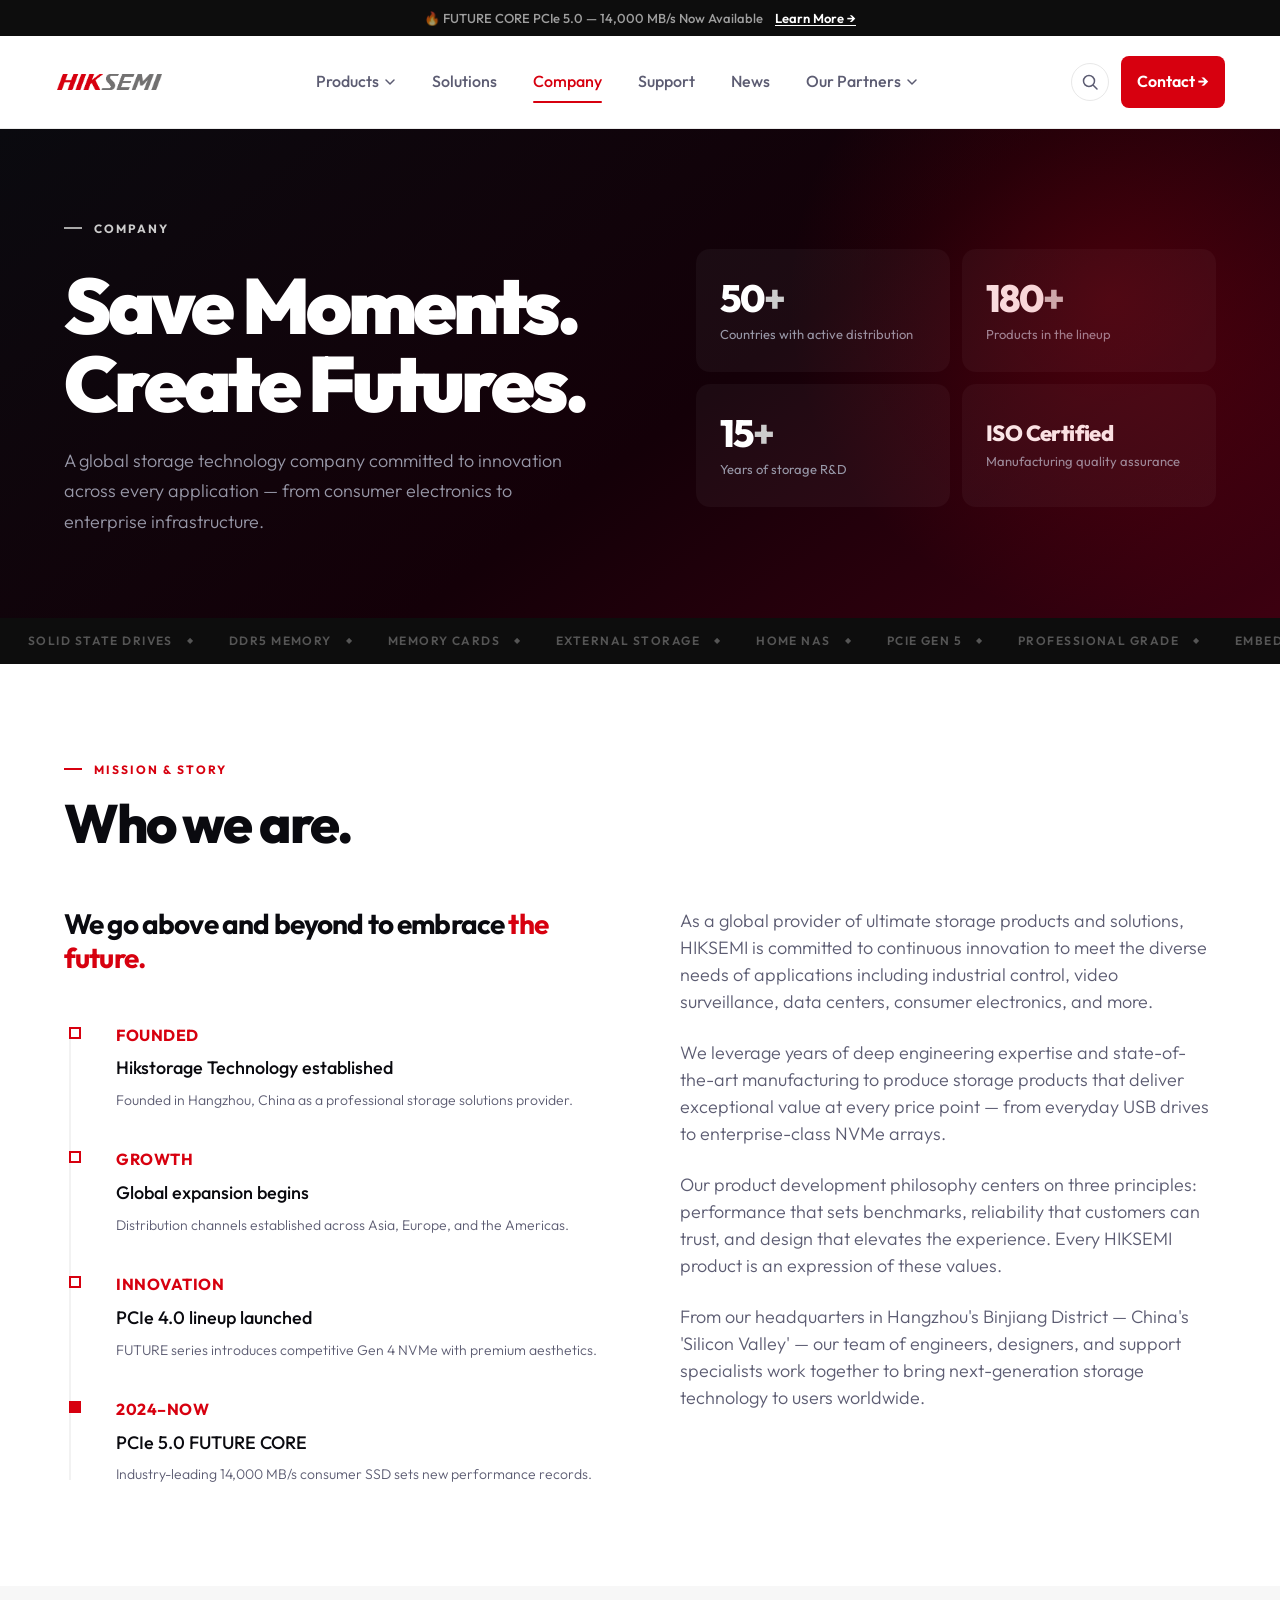
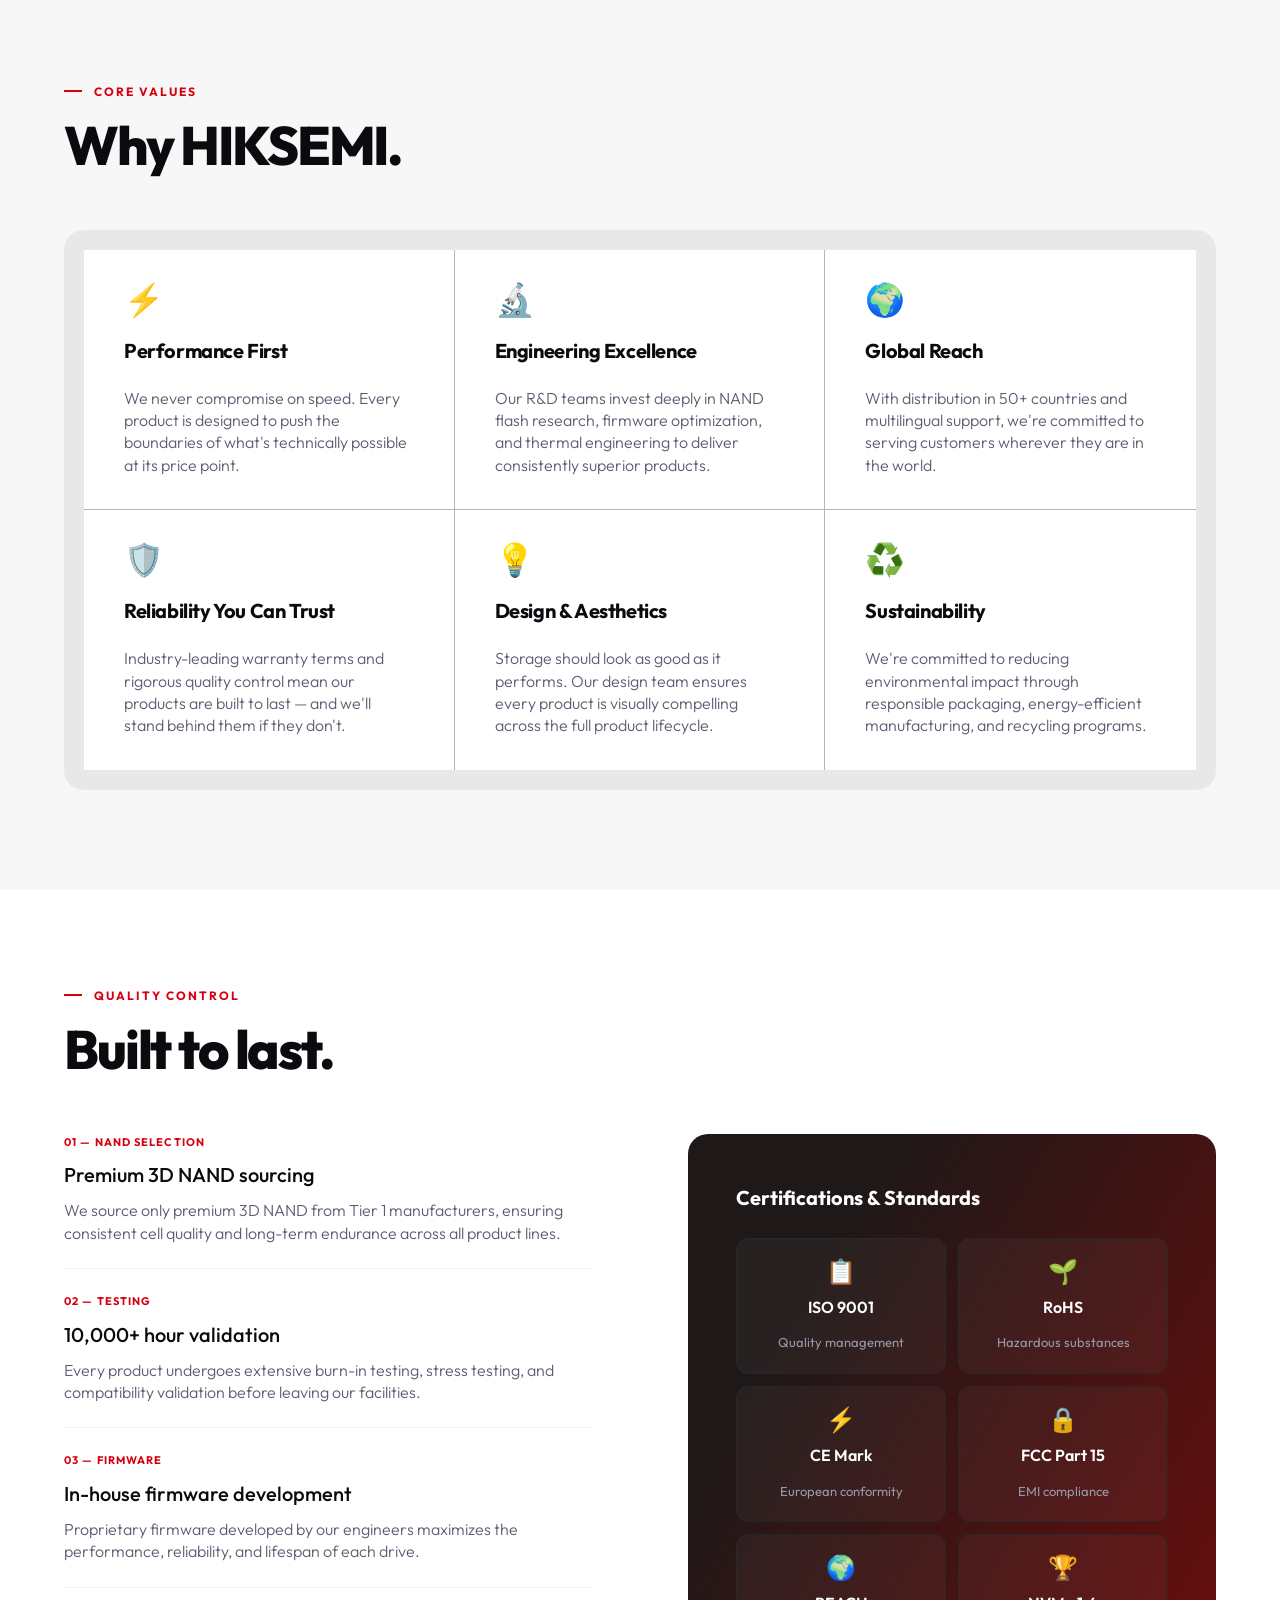
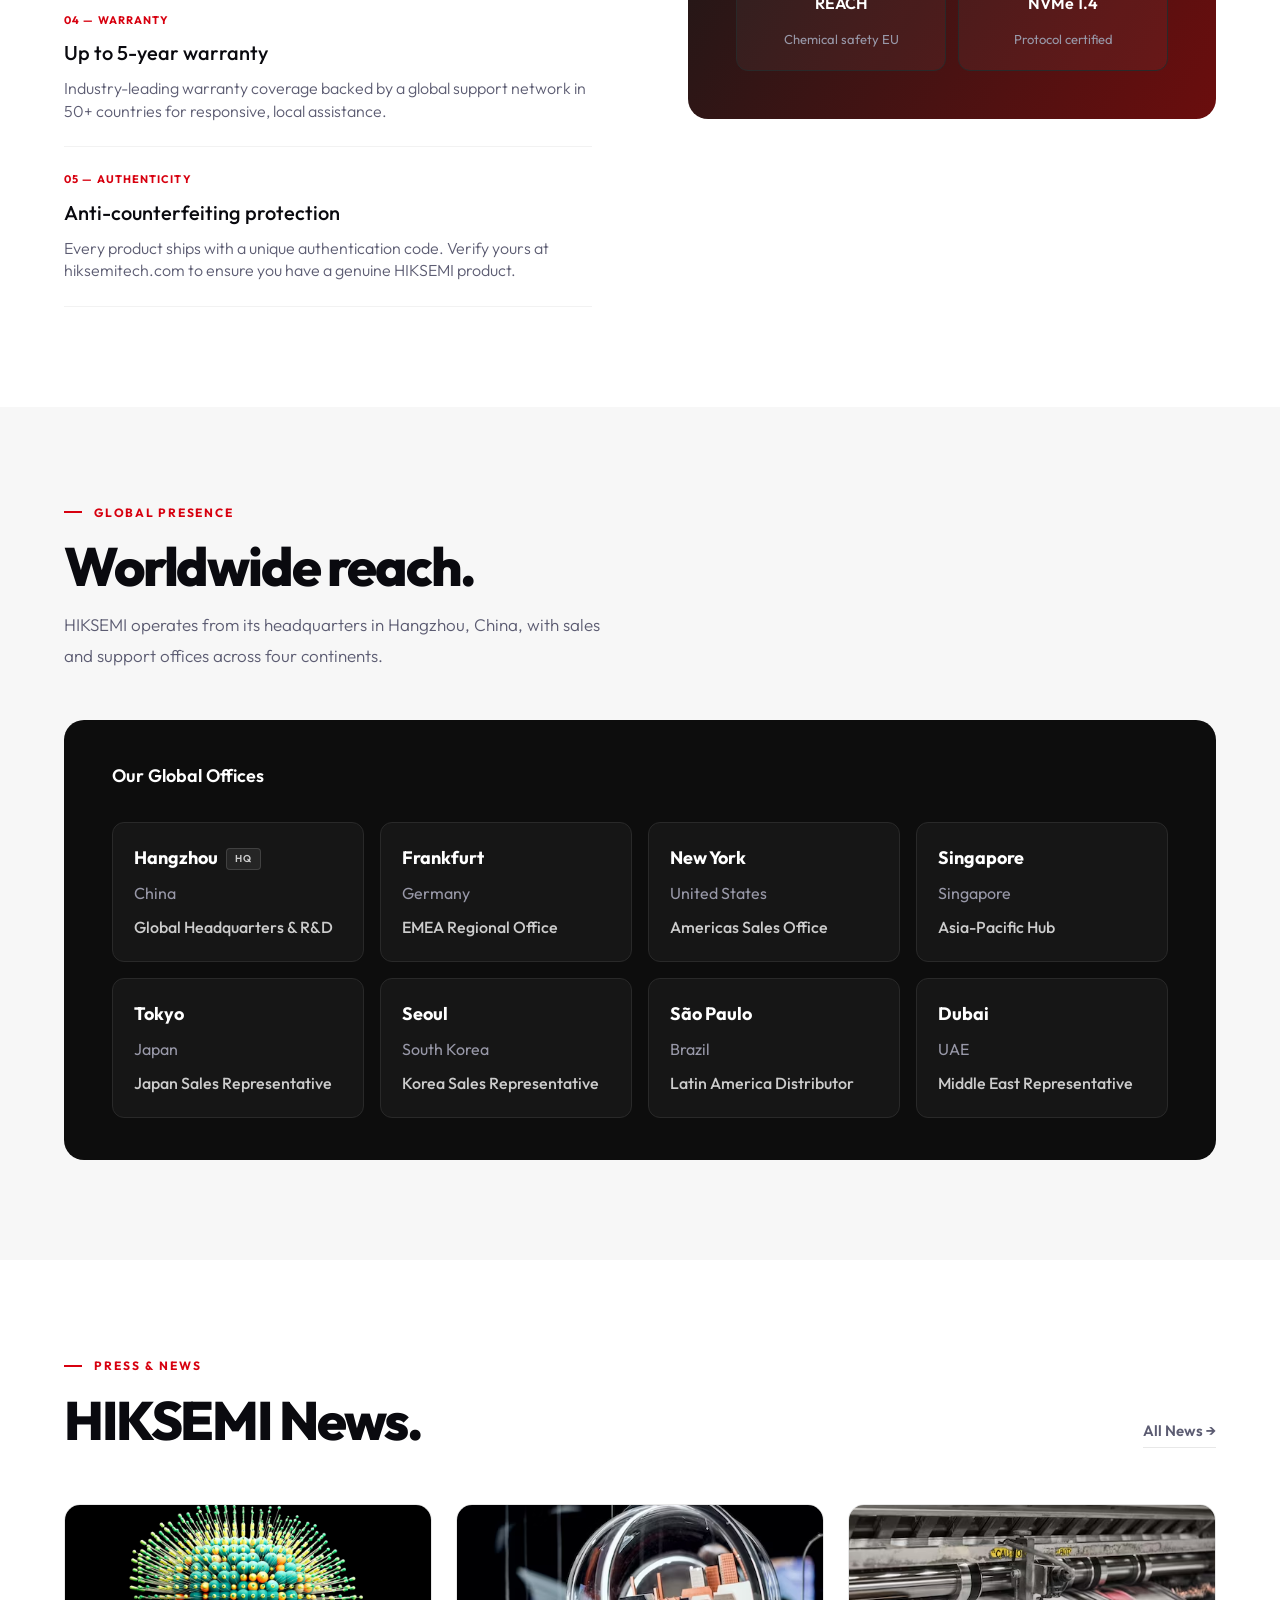
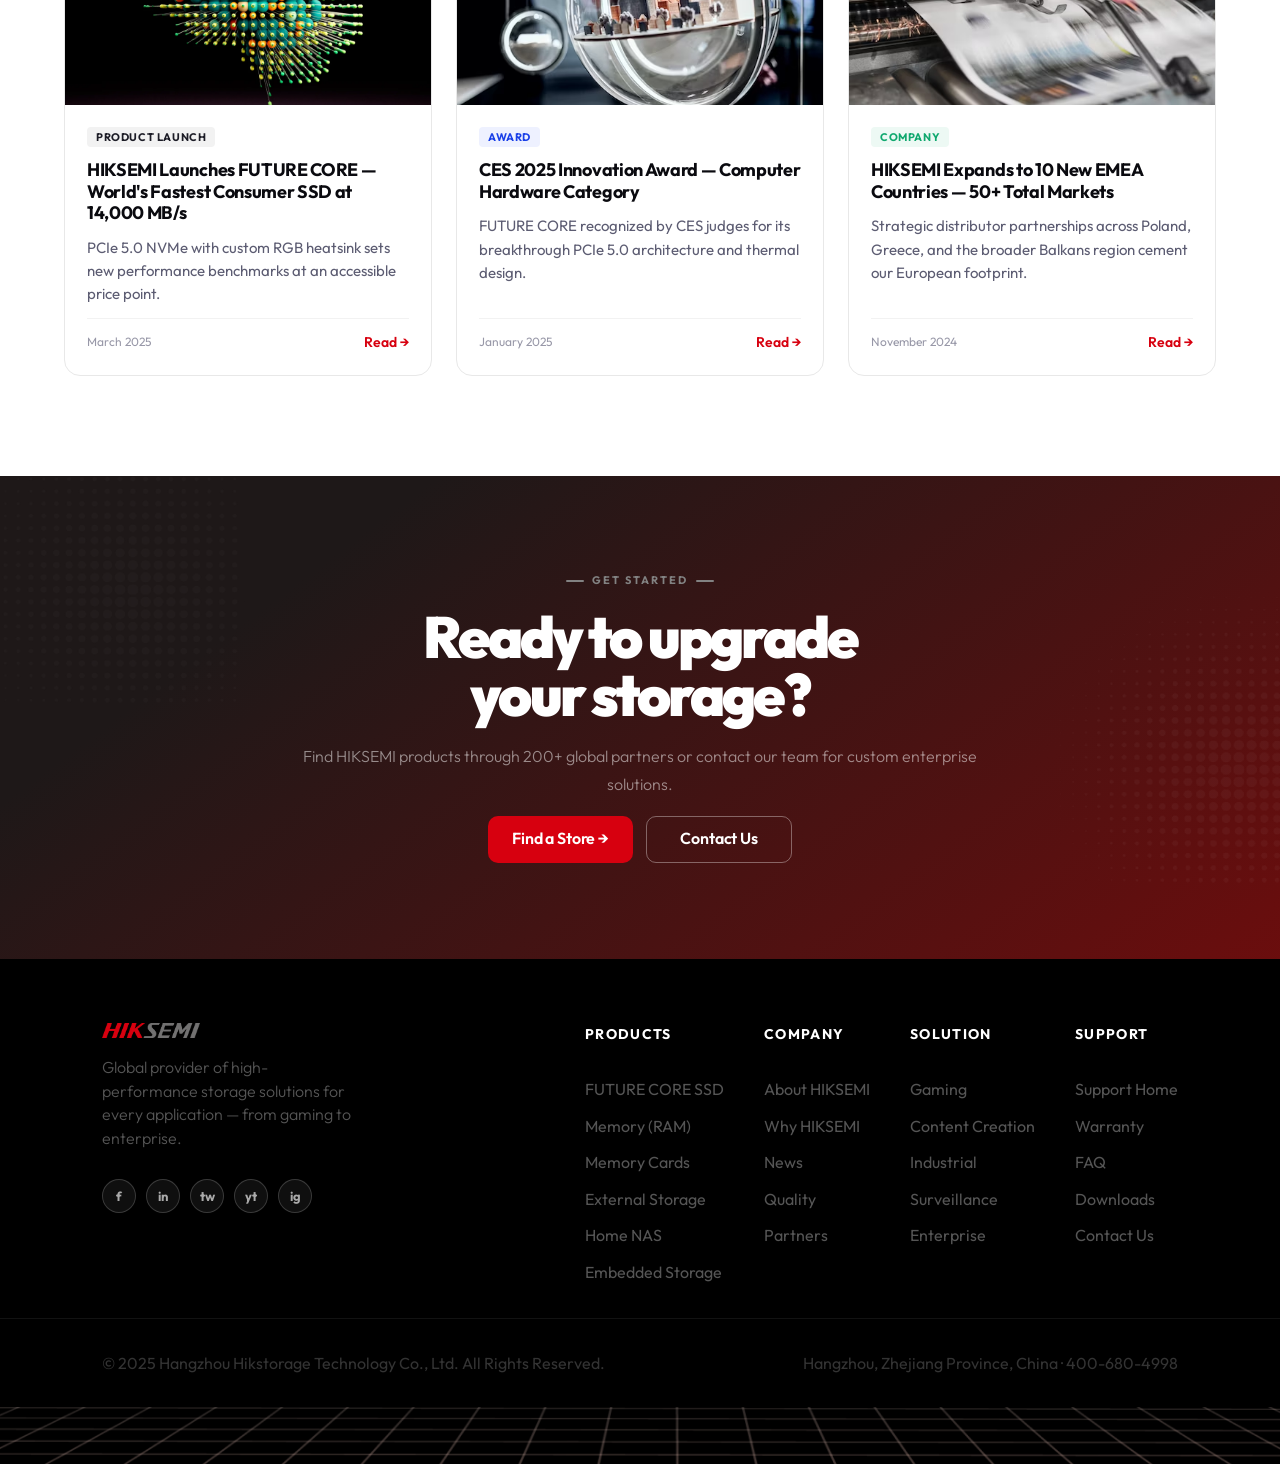
==== company.html @ 82816192 "Initial commit" ====
﻿<!DOCTYPE html>
<html lang="en">
<head>
  <meta charset="UTF-8" />
  <meta name="viewport" content="width=device-width, initial-scale=1.0" />
  <title>Company – HIKSEMI</title>
  <link rel="preconnect" href="https://fonts.googleapis.com" />
  <link rel="preconnect" href="https://fonts.gstatic.com" crossorigin />
  <link href="https://fonts.googleapis.com/css2?family=Outfit:wght@300;400;500;600;700;800;900&display=swap" rel="stylesheet" />
  <link rel="stylesheet" href="css/styles.css" />
  <style>
    *, *::before, *::after { box-sizing: border-box; margin: 0; padding: 0; }
    body { font-family: 'Outfit', sans-serif; background: #fff; color: #0a0a0f; }
    a { text-decoration: none; color: inherit; }
    /* ── HERO ── */
    .co-hero {
      background: linear-gradient(143deg, #0a0a0f 0%, #140008 55%, #3d0010 100%);
      padding: 90px 64px 80px;
      display: grid;
      grid-template-columns: 1fr 520px;
      gap: 80px;
      align-items: center;
      max-width: 1920px;
      margin: 0 auto;
      box-sizing: border-box;
      width: 100%;
      position: relative;
      overflow: hidden;
    }
    .co-hero::after {
      content: '';
      position: absolute;
      top: -180px; right: -180px;
      width: 700px; height: 700px;
      background: radial-gradient(circle, rgba(215,0,15,0.22) 0%, transparent 65%);
      pointer-events: none;
    }
    .co-hero-eyebrow {
      display: flex;
      align-items: center;
      gap: 12px;
      margin-bottom: 28px;
    }
    .co-hero-eyebrow-line { width: 18px; height: 2px; background: #a8a8a8; }
    .co-hero-eyebrow-text {
      font-size: 12px;
      font-weight: 700;
      color: #ccc;
      letter-spacing: 1.9775px;
      text-transform: uppercase;
    }
    .co-hero-h1 {
      font-size: 78px;
      font-weight: 900;
      color: #fff;
      line-height: 1;
      letter-spacing: -3.9px;
      margin-bottom: 24px;
    }
    .co-hero-sub {
      font-size: 18px;
      font-weight: 300;
      color: #9898a8;
      line-height: 1.7;
      max-width: 520px;
    }

    /* Stat cards grid 2x2 */
    .co-stat-grid {
      display: grid;
      grid-template-columns: 1fr 1fr;
      gap: 12px;
    }
    .co-stat-card {
      background: rgba(255,255,255,0.04);
      border-radius: 14px;
      padding: 24px 24px 22px;
      min-height: 123px;
      display: flex;
      flex-direction: column;
      justify-content: center;
    }
    .co-stat-num {
      font-size: 38px;
      font-weight: 800;
      color: #fff;
      letter-spacing: -1.9px;
      line-height: 1;
    }
    .co-stat-num span { color: #ccc; }
    .co-stat-iso {
      font-size: 22px;
      font-weight: 800;
      color: #fff;
      letter-spacing: -0.6px;
      line-height: 1;
    }
    .co-stat-label {
      font-size: 13px;
      font-weight: 400;
      color: #9898a8;
      line-height: 1.4;
      margin-top: 8px;
    }

    /* ── MARQUEE ── */
    .marquee-strip {
      background: #0d0d0d;
      height: 46px;
      overflow: hidden;
      position: relative;
    }
    .marquee-track {
      display: flex;
      align-items: center;
      height: 100%;
      width: max-content;
      animation: mq-scroll 28s linear infinite;
    }
    .marquee-strip:hover .marquee-track { animation-play-state: paused; }
    .marquee-item {
      display: inline-flex;
      align-items: center;
      gap: 14px;
      padding: 0 8px 0 28px;
    }
    .marquee-text {
      font-weight: 600;
      font-size: 12px;
      color: #555;
      letter-spacing: 1.44px;
      text-transform: uppercase;
      white-space: nowrap;
    }
    .marquee-sep { font-weight: 400; font-size: 8px; color: #555; }
    @keyframes mq-scroll {
      0% { transform: translateX(0); }
      100% { transform: translateX(-50%); }
    }

    /* ── SECTION COMMONS ── */
    .sec-wrap {
      max-width: 1792px;
      margin: 0 auto;
      padding: 0 64px;
    }
    .sec-eyebrow {
      display: flex;
      align-items: center;
      gap: 12px;
      margin-bottom: 16px;
    }
    .sec-eyebrow-line { width: 18px; height: 2px; background: #d7000f; flex-shrink: 0; }
    .sec-eyebrow-text {
      font-size: 12px;
      font-weight: 700;
      color: #d7000f;
      letter-spacing: 1.9775px;
      text-transform: uppercase;
    }
    .sec-h2 {
      font-size: 54px;
      font-weight: 800;
      color: #0a0a0f;
      letter-spacing: -2.16px;
      line-height: 1.05;
    }

    /* ── MISSION SECTION ── */
    .mission-sec {
      padding: 96px 0 100px;
      background: #fff;
    }
    .mission-inner {
      display: grid;
      grid-template-columns: 1fr 1fr;
      gap: 80px;
      align-items: start;
      margin-top: 56px;
    }
    .mission-left {}
    .mission-subhead {
      font-size: 28px;
      font-weight: 700;
      color: #0a0a0f;
      letter-spacing: -0.84px;
      line-height: 1.2;
      margin-bottom: 48px;
    }
    .mission-subhead em { font-style: normal; color: #d7000f; }

    /* Timeline */
    .timeline { position: relative; padding-left: 24px; }
    .timeline::before {
      content: '';
      position: absolute;
      left: 5px;
      top: 6px;
      bottom: 6px;
      width: 2px;
      background: #f2f2f2;
    }
    .tl-item { position: relative; padding-bottom: 36px; padding-left: 28px; }
    .tl-item:last-child { padding-bottom: 0; }
    .tl-dot {
      position: absolute;
      left: -19px;
      top: 4px;
      width: 12px;
      height: 12px;
      background: #fff;
      border: 2px solid #d7000f;
    }
    .tl-dot.filled { background: #d7000f; }
    .tl-year {
      font-size: 16px;
      font-weight: 700;
      color: #d7000f;
      letter-spacing: 0.52px;
      text-transform: uppercase;
      margin-bottom: 6px;
    }
    .tl-title {
      font-size: 18px;
      font-weight: 500;
      color: #0a0a0f;
      margin-bottom: 6px;
    }
    .tl-body {
      font-size: 14px;
      font-weight: 300;
      color: #5c5c72;
      line-height: 1.6;
    }

    /* Right paragraphs */
    .mission-right {}
    .mission-paras { display: flex; flex-direction: column; gap: 24px; }
    .mission-para {
      font-size: 18px;
      font-weight: 300;
      color: #5c5c72;
      line-height: 1.5;
    }

    /* ── VALUES SECTION ── */
    .values-sec {
      padding: 96px 0 100px;
      background: #f7f7f7;
    }
    .values-grid-wrap {
      margin-top: 56px;
      background: #e8e8e8;
      border-radius: 20px;
      overflow: hidden;
      padding: 20px;
    }
    .values-grid {
      display: grid;
      grid-template-columns: repeat(3, 1fr);
      gap: 0;
    }
    .val-card {
      background: #fff;
      padding: 33px 40px;
      display: flex;
      flex-direction: column;
      gap: 20px;
    }
    /* Row 1 (cards 1-3): bottom border; Cols 1-2 (non-3rd): right border */
    .val-card:nth-child(-n+3) { border-bottom: 1px solid #bbb4b4; }
    .val-card:not(:nth-child(3n)) { border-right: 1px solid #bbb4b4; }
    .val-icon { font-size: 32px; line-height: 1; }
    .val-title {
      font-size: 20px;
      font-weight: 700;
      color: #0a0a0f;
      letter-spacing: -0.4px;
    }
    .val-body {
      font-size: 16px;
      font-weight: 300;
      color: #5c5c72;
      line-height: 1.4;
    }

    /* ── QUALITY SECTION ── */
    .quality-sec {
      padding: 96px 0 100px;
      background: #fff;
    }
    .quality-inner {
      display: grid;
      grid-template-columns: 1fr 1fr;
      gap: 96px;
      align-items: start;
      margin-top: 56px;
    }
    .qual-steps { display: flex; flex-direction: column; }
    .qual-step {
      padding: 24px 0;
      border-bottom: 1px solid #f2f2f2;
      display: flex;
      flex-direction: column;
      gap: 8px;
    }
    .qual-step:first-child { padding-top: 0; }
    .qual-step-label {
      font-size: 11px;
      font-weight: 700;
      color: #d7000f;
      letter-spacing: 1.1px;
      text-transform: uppercase;
    }
    .qual-step-title {
      font-size: 20px;
      font-weight: 500;
      color: #0a0a0f;
    }
    .qual-step-body {
      font-size: 16px;
      font-weight: 300;
      color: #5c5c72;
      line-height: 1.4;
    }

    /* Certs right column */
    .qual-right {
      position: sticky;
      top: 88px;
      align-self: start;
    }
    .qual-cert-card {
      background: linear-gradient(120.25deg, #1e1818 22.83%, #750c0c 110.15%);
      border-radius: 20px;
      padding: 48px;
      display: flex;
      flex-direction: column;
      gap: 24px;
    }
    .qual-cert-title {
      font-size: 20px;
      font-weight: 700;
      color: #fff;
    }
    .qual-cert-grid {
      display: grid;
      grid-template-columns: 1fr 1fr;
      gap: 12px;
    }
    .cert-tile {
      background: rgba(255,255,255,0.04);
      border: 1px solid #292929;
      border-radius: 12px;
      padding: 20px;
      display: flex;
      flex-direction: column;
      align-items: center;
      gap: 12px;
      text-align: center;
    }
    .cert-tile-icon { font-size: 24px; line-height: 1; }
    .cert-tile-name {
      font-size: 16px;
      font-weight: 600;
      color: #fff;
    }
    .cert-tile-sub {
      font-size: 13px;
      font-weight: 400;
      color: #9898a8;
    }

    /* ── GLOBAL PRESENCE ── */
    .reach-sec {
      background: #f7f7f7;
      padding: 96px 0 100px;
    }
    .reach-eyebrow {
      display: flex;
      align-items: center;
      gap: 12px;
      margin-bottom: 16px;
    }
    .reach-eyebrow-line { width: 18px; height: 2px; background: #d7000f; flex-shrink: 0; }
    .reach-eyebrow-text {
      font-size: 12px;
      font-weight: 700;
      color: #d7000f;
      letter-spacing: 1.76px;
      text-transform: uppercase;
    }
    .reach-h2 {
      font-size: 54px;
      font-weight: 800;
      color: #0a0a0f;
      letter-spacing: -2.16px;
      line-height: 1.05;
      margin-bottom: 16px;
    }
    .reach-desc {
      font-size: 17px;
      font-weight: 300;
      color: #5c5c72;
      line-height: 1.8;
      max-width: 560px;
      margin-bottom: 48px;
    }

    /* Offices dark card */
    .offices-card {
      background: #0d0d0d;
      border-radius: 20px;
      padding: 42px 48px;
      display: flex;
      flex-direction: column;
      gap: 32px;
    }
    .offices-title {
      font-size: 18px;
      font-weight: 600;
      color: #fff;
    }
    .offices-rows {
      display: flex;
      flex-direction: column;
      gap: 16px;
    }
    .offices-row {
      display: flex;
      gap: 16px;
    }
    .office-card {
      flex: 1;
      background: rgba(255,255,255,0.04);
      border: 1px solid #292929;
      border-radius: 12px;
      padding: 21px;
      display: flex;
      flex-direction: column;
      gap: 8px;
      min-width: 0;
    }
    .office-name-row {
      display: flex;
      align-items: center;
      gap: 8px;
    }
    .office-city {
      font-size: 18px;
      font-weight: 700;
      color: #fff;
    }
    .office-hq-badge {
      background: rgba(130,130,130,0.15);
      border: 1px solid rgba(130,130,130,0.3);
      border-radius: 4px;
      padding: 2px 8px;
      font-size: 10px;
      font-weight: 600;
      color: #ccc;
      letter-spacing: 0.8px;
      flex-shrink: 0;
    }
    .office-country {
      font-size: 16px;
      font-weight: 400;
      color: #9898a8;
    }
    .office-type {
      font-size: 16px;
      font-weight: 500;
      color: #ccc;
    }

    /* Reach responsive */
    @media (max-width: 1200px) {
      .offices-row { flex-wrap: wrap; }
      .office-card { flex: 1 1 calc(50% - 8px); }
    }
    @media (max-width: 768px) {
      .offices-card { padding: 24px 20px; }
      .office-card { flex: 1 1 100%; }
      .reach-h2 { font-size: 40px; }
    }

    /* ── CTA ── */
    .cta-sec {
      background: linear-gradient(123.87deg, #1e1818 0%, #750c0c 100%);
      padding: 88px 64px;
      text-align: center;
    }
    .cta-eyebrow {
      display: inline-flex;
      align-items: center;
      gap: 12px;
      margin-bottom: 20px;
    }
    .cta-eyebrow-text {
      font-size: 12px;
      font-weight: 700;
      color: rgba(255,255,255,0.5);
      letter-spacing: 1.9775px;
      text-transform: uppercase;
    }
    .cta-h2 {
      font-size: 54px;
      font-weight: 800;
      color: #fff;
      letter-spacing: -2.16px;
      line-height: 1.05;
      margin-bottom: 36px;
    }
    .cta-btns { display: flex; gap: 16px; justify-content: center; }
    .btn-red-cta {
      height: 52px;
      padding: 0 28px;
      background: #d7000f;
      border-radius: 8px;
      font-size: 16px;
      font-weight: 600;
      color: #fff;
      display: inline-flex;
      align-items: center;
    }
    .btn-outline-cta {
      height: 52px;
      padding: 0 28px;
      border: 1.5px solid rgba(255,255,255,0.2);
      border-radius: 8px;
      font-size: 16px;
      font-weight: 600;
      color: #fff;
      display: inline-flex;
      align-items: center;
    }


    /* ── NEWS SECTION ── */
    .co-news-sec {
      padding: 96px 0 100px;
      background: #fff;
    }
    .co-news-header {
      display: flex;
      align-items: flex-end;
      justify-content: space-between;
      margin-bottom: 56px;
    }
    .co-news-all-link {
      font-size: 15px;
      font-weight: 600;
      color: #5c5c72;
      border-bottom: 1.5px solid #e8e8e8;
      padding-bottom: 4px;
      white-space: nowrap;
      flex-shrink: 0;
      transition: color 0.2s, border-color 0.2s;
    }
    .co-news-all-link:hover { color: #d7000f; border-color: #d7000f; }
    .co-news-grid {
      display: grid;
      grid-template-columns: repeat(3, 1fr);
      gap: 24px;
    }
    .co-news-card {
      border: 1px solid #e8e8e8;
      border-radius: 16px;
      overflow: hidden;
      display: flex;
      flex-direction: column;
      cursor: pointer;
      transition: box-shadow 0.2s, transform 0.2s;
    }
    .co-news-card:hover { box-shadow: 0 8px 32px rgba(0,0,0,0.08); transform: translateY(-2px); }
    .co-news-img {
      height: 200px;
      width: 100%;
      object-fit: cover;
      display: block;
      flex-shrink: 0;
    }
    .co-news-body {
      padding: 22px;
      display: flex;
      flex-direction: column;
      gap: 12px;
      flex: 1;
    }
    .co-news-tag {
      display: inline-block;
      height: 20px;
      padding: 0 9px;
      border-radius: 4px;
      font-size: 11px;
      font-weight: 700;
      letter-spacing: 0.6px;
      text-transform: uppercase;
      line-height: 20px;
      width: fit-content;
    }
    .co-news-tag-dark  { background: #f2f2f2; color: #1c1c26; }
    .co-news-tag-blue  { background: #eef1ff; color: #1a40e8; }
    .co-news-tag-green { background: #edf9f4; color: #0fa86e; }
    .co-news-title {
      font-size: 18px;
      font-weight: 700;
      color: #0a0a0f;
      letter-spacing: -0.32px;
      line-height: 1.2;
    }
    .co-news-excerpt {
      font-size: 15px;
      font-weight: 400;
      color: #5c5c72;
      line-height: 1.55;
      flex: 1;
    }
    .co-news-footer {
      display: flex;
      align-items: center;
      justify-content: space-between;
      padding-top: 12px;
      border-top: 1px solid #f2f2f2;
    }
    .co-news-date {
      font-size: 12px;
      font-weight: 400;
      color: #9898a8;
    }
    .co-news-read {
      font-size: 14px;
      font-weight: 600;
      color: #d7000f;
      transition: opacity 0.2s;
    }
    .co-news-read:hover { opacity: 0.7; }

    /* ── RESPONSIVE ── */
    @media (max-width: 1200px) {
      .co-hero { grid-template-columns: 1fr; gap: 48px; }
      .co-stat-grid { grid-template-columns: repeat(4, 1fr); }
      .mission-inner { grid-template-columns: 1fr; gap: 48px; }
      .quality-inner { grid-template-columns: 1fr; gap: 48px; }
      .values-grid { grid-template-columns: repeat(2, 1fr); }
      /* 2-column: reset 3-column rules, apply 2-column borders */
      .val-card:nth-child(-n+3) { border-bottom: none; }
      .val-card:not(:nth-child(3n)) { border-right: none; }
      .val-card:nth-child(-n+4) { border-bottom: 1px solid #bbb4b4; }
      .val-card:not(:nth-child(2n)) { border-right: 1px solid #bbb4b4; }
      .val-card:nth-child(5), .val-card:nth-child(6) { border-bottom: none; }
    }
    @media (max-width: 992px) {
      .co-hero { padding: 64px 32px; }
      .sec-wrap { padding: 0 32px; }
      .sec-h2 { font-size: 40px; }
      .co-hero-h1 { font-size: 54px; }
      .co-stat-grid { grid-template-columns: repeat(2, 1fr); }
      .footer { padding: 48px 32px 0; }
      .footer-main { grid-template-columns: 1fr; gap: 40px; }
      .cta-sec { padding: 64px 32px; }
      .cta-h2 { font-size: 40px; }
      .co-news-grid { grid-template-columns: repeat(2, 1fr); }
    }
    @media (max-width: 768px) {
      .nav-links { display: none; }
      .values-grid { grid-template-columns: 1fr; }
      /* Single column: only bottom borders */
      .val-card:not(:nth-child(3n)) { border-right: none; }
      .val-card:nth-child(-n+3) { border-bottom: none; }
      .val-card { border-bottom: 1px solid #bbb4b4; }
      .val-card:last-child { border-bottom: none; }
      .footer-cols { grid-template-columns: repeat(2, 1fr); }
      .co-news-header { flex-direction: column; align-items: flex-start; gap: 16px; }
      .co-news-grid { grid-template-columns: 1fr; }
    }
    @media (max-width: 480px) {
      .co-hero-h1 { font-size: 40px; }
      .sec-h2 { font-size: 30px; }
      .cta-btns { flex-direction: column; align-items: center; }
      .footer-cols { grid-template-columns: 1fr; }
    }
  </style>
</head>
<body>

  <!-- ============ ANNOUNCE BAR ============ -->
  <div class="announce-bar">
    <p>🔥 FUTURE CORE PCIe 5.0 — 14,000 MB/s Now Available</p>
    <a href="product-details.html">Learn More →</a>
  </div>

      <!-- ============ NAVBAR ============ -->
  <nav class="navbar">
    <div class="nav-wrap">
      <a href="index.html" class="nav-logo">
        <img src="images/logo.png" alt="HIKSEMI" />
      </a>
      <div class="nav-links">
        <div class="nav-item">
          <a href="products.html" class="nav-link">
            Products
            <svg class="chev" viewBox="0 0 12 12" fill="none"><path d="M2 4L6 8L10 4" stroke="currentColor" stroke-width="1.5" stroke-linecap="round" stroke-linejoin="round"/></svg>
          </a>
          <div class="mega-menu">
            <div class="mega-sidebar">
              <div class="mega-sidebar-item active" data-cat="ssd">
                <div class="mega-sb-icon" style="background:#f7f7f7;">&#128190;</div>
                <span>Solid State Drives</span>
              </div>
              <div class="mega-sidebar-item" data-cat="memory">
                <div class="mega-sb-icon" style="background:#f2f2f2;">&#129504;</div>
                <span>Memory (RAM)</span>
              </div>
              <div class="mega-sidebar-item" data-cat="cards">
                <div class="mega-sb-icon" style="background:#f2f2f2;">&#128247;</div>
                <span>Memory Cards</span>
              </div>
              <div class="mega-sidebar-item" data-cat="external">
                <div class="mega-sb-icon" style="background:#f2f2f2;">&#128188;</div>
                <span>External Storage</span>
              </div>
              <div class="mega-sidebar-item" data-cat="nas">
                <div class="mega-sb-icon" style="background:#f2f2f2;">&#127968;</div>
                <span>Home NAS</span>
              </div>
              <div class="mega-sidebar-item" data-cat="embedded">
                <div class="mega-sb-icon" style="background:#f2f2f2;">&#9881;&#65039;</div>
                <span>Embedded Storage</span>
              </div>
            </div>
            <div class="mega-body">
              <div class="mega-cat-header">Solid State Drives</div>
              <div class="mega-links-grid">
                <a href="product-details.html" class="mega-link-item">
                  <div class="mega-link-icon-box" style="background:#121212;">&#128190;</div>
                  <div class="mega-link-info">
                    <div class="mega-link-name">FUTURE CORE</div>
                    <div class="mega-link-sub">PCIe 5.0 NVMe</div>
                    <span class="mega-link-badge">NEW</span>
                  </div>
                </a>
                <a href="products.html" class="mega-link-item">
                  <div class="mega-link-icon-box" style="background:#121212;">&#128190;</div>
                  <div class="mega-link-info">
                    <div class="mega-link-name">FUTURE PRO</div>
                    <div class="mega-link-sub">PCIe 4.0 NVMe</div>
                  </div>
                </a>
                <a href="products.html" class="mega-link-item">
                  <div class="mega-link-icon-box" style="background:#121212;">&#128190;</div>
                  <div class="mega-link-info">
                    <div class="mega-link-name">FUTURE</div>
                    <div class="mega-link-sub">PCIe 4.0 NVMe</div>
                  </div>
                </a>
                <a href="products.html" class="mega-link-item">
                  <div class="mega-link-icon-box" style="background:#121212;">&#128190;</div>
                  <div class="mega-link-info">
                    <div class="mega-link-name">FUTURE ECO</div>
                    <div class="mega-link-sub">PCIe 3.0 NVMe</div>
                  </div>
                </a>
                <a href="products.html" class="mega-link-item">
                  <div class="mega-link-icon-box" style="background:#ededed;">&#128191;</div>
                  <div class="mega-link-info">
                    <div class="mega-link-name">WAVE(S) SATA</div>
                    <div class="mega-link-sub">SATA III 2.5&quot;</div>
                  </div>
                </a>
                <a href="products.html" class="mega-link-item">
                  <div class="mega-link-icon-box" style="background:#121212;">&#128295;</div>
                  <div class="mega-link-info">
                    <div class="mega-link-name">D300 Pro Enterprise</div>
                    <div class="mega-link-sub">Enterprise PCIe</div>
                  </div>
                </a>
              </div>
              <div class="mega-footer-bar">
                <span class="mega-footer-text">180+ products across all categories</span>
                <a href="products.html" class="mega-footer-link">View All Products &#8594;</a>
              </div>
            </div>
          </div>
        </div>
        <div class="nav-item"><a href="solutions.html" class="nav-link">Solutions</a></div>
        <div class="nav-item"><a href="company.html" class="nav-link active">Company</a></div>
        <div class="nav-item"><a href="support.html" class="nav-link">Support</a></div>
        <div class="nav-item"><a href="news.html" class="nav-link">News</a></div>
        <div class="nav-item">
          <a href="where-to-buy.html" class="nav-link">
            Our Partners
            <svg class="chev" viewBox="0 0 12 12" fill="none"><path d="M2 4L6 8L10 4" stroke="currentColor" stroke-width="1.5" stroke-linecap="round" stroke-linejoin="round"/></svg>
          </a>
          <div class="partners-drop">
            <div class="ptn-sidebar">
              <a href="become-a-dealer.html" class="ptn-item">
                <div class="ptn-icon-box">
                  <svg width="18" height="18" viewBox="0 0 24 24" fill="none" stroke="#5c5c72" stroke-width="1.5" stroke-linecap="round" stroke-linejoin="round"><path d="M17 21v-2a4 4 0 0 0-4-4H5a4 4 0 0 0-4 4v2"/><circle cx="9" cy="7" r="4"/><path d="M23 21v-2a4 4 0 0 0-3-3.87"/><path d="M16 3.13a4 4 0 0 1 0 7.75"/></svg>
                </div>
                <span class="ptn-label">Become a Dealer</span>
              </a>
              <a href="where-to-buy.html" class="ptn-item">
                <div class="ptn-icon-box">
                  <svg width="18" height="18" viewBox="0 0 24 24" fill="none" stroke="#5c5c72" stroke-width="1.5" stroke-linecap="round" stroke-linejoin="round"><path d="M21 10c0 7-9 13-9 13s-9-6-9-13a9 9 0 0 1 18 0z"/><circle cx="12" cy="10" r="3"/></svg>
                </div>
                <span class="ptn-label">Locate our Dealer</span>
              </a>
            </div>
            <div class="ptn-featured">
              <div class="ptn-card">
                <div class="ptn-card-top">
                  <div class="ptn-card-eyebrow">New Launch &#8212; PCIe Gen 5</div>
                  <div class="ptn-card-title">FUTURE CORE</div>
                </div>
                <div class="ptn-card-emoji">&#128190;</div>
                <a href="product-details.html" class="ptn-card-link">View Full Specs &#8594;</a>
              </div>
            </div>
          </div>
        </div>
      </div>
      <div class="nav-actions">
        <button class="nav-search-btn" aria-label="Search">
          <svg width="18" height="18" viewBox="0 0 18 18" fill="none"><circle cx="8" cy="8" r="5.5" stroke="#5c5c72" stroke-width="1.5"/><path d="M12.5 12.5L16 16" stroke="#5c5c72" stroke-width="1.5" stroke-linecap="round"/></svg>
        </button>
        <a href="contact.html" class="nav-contact-btn">Contact &#8594;</a>
      </div>
    </div>
  </nav>

  <!-- HERO -->
  <section style="background: linear-gradient(123.87deg, #1e1818 0%, #750c0c 100%);">
    <div class="co-hero">
      <div class="co-hero-left">
        <div class="co-hero-eyebrow">
          <div class="co-hero-eyebrow-line"></div>
          <span class="co-hero-eyebrow-text">Company</span>
        </div>
        <h1 class="co-hero-h1">Save Moments.<br>Create Futures.</h1>
        <p class="co-hero-sub">A global storage technology company committed to innovation across every application — from consumer electronics to enterprise infrastructure.</p>
      </div>
      <div class="co-stat-grid">
        <div class="co-stat-card">
          <div class="co-stat-num">50<span>+</span></div>
          <div class="co-stat-label">Countries with active distribution</div>
        </div>
        <div class="co-stat-card">
          <div class="co-stat-num">180<span>+</span></div>
          <div class="co-stat-label">Products in the lineup</div>
        </div>
        <div class="co-stat-card">
          <div class="co-stat-num">15<span>+</span></div>
          <div class="co-stat-label">Years of storage R&amp;D</div>
        </div>
        <div class="co-stat-card">
          <div class="co-stat-iso">ISO Certified</div>
          <div class="co-stat-label">Manufacturing quality assurance</div>
        </div>
      </div>
    </div>
  </section>

  <!-- MARQUEE -->
  <div class="marquee-strip">
    <div class="marquee-track">
      <div class="marquee-item"><span class="marquee-text">Solid State Drives</span><span class="marquee-sep">◆</span></div>
      <div class="marquee-item"><span class="marquee-text">DDR5 Memory</span><span class="marquee-sep">◆</span></div>
      <div class="marquee-item"><span class="marquee-text">Memory Cards</span><span class="marquee-sep">◆</span></div>
      <div class="marquee-item"><span class="marquee-text">External Storage</span><span class="marquee-sep">◆</span></div>
      <div class="marquee-item"><span class="marquee-text">Home NAS</span><span class="marquee-sep">◆</span></div>
      <div class="marquee-item"><span class="marquee-text">PCIe Gen 5</span><span class="marquee-sep">◆</span></div>
      <div class="marquee-item"><span class="marquee-text">Professional Grade</span><span class="marquee-sep">◆</span></div>
      <div class="marquee-item"><span class="marquee-text">Embedded Storage</span><span class="marquee-sep">◆</span></div>
      <!-- duplicate for seamless loop -->
      <div class="marquee-item"><span class="marquee-text">Solid State Drives</span><span class="marquee-sep">◆</span></div>
      <div class="marquee-item"><span class="marquee-text">DDR5 Memory</span><span class="marquee-sep">◆</span></div>
      <div class="marquee-item"><span class="marquee-text">Memory Cards</span><span class="marquee-sep">◆</span></div>
      <div class="marquee-item"><span class="marquee-text">External Storage</span><span class="marquee-sep">◆</span></div>
      <div class="marquee-item"><span class="marquee-text">Home NAS</span><span class="marquee-sep">◆</span></div>
      <div class="marquee-item"><span class="marquee-text">PCIe Gen 5</span><span class="marquee-sep">◆</span></div>
      <div class="marquee-item"><span class="marquee-text">Professional Grade</span><span class="marquee-sep">◆</span></div>
      <div class="marquee-item"><span class="marquee-text">Embedded Storage</span><span class="marquee-sep">◆</span></div>
    </div>
  </div>

  <!-- MISSION & STORY -->
  <section class="mission-sec">
    <div class="sec-wrap">
      <div class="sec-eyebrow">
        <div class="sec-eyebrow-line"></div>
        <span class="sec-eyebrow-text">Mission &amp; Story</span>
      </div>
      <h2 class="sec-h2">Who we are.</h2>
      <div class="mission-inner">
        <div class="mission-left">
          <p class="mission-subhead">We go above and beyond to embrace <em>the future.</em></p>
          <div class="timeline">
            <div class="tl-item">
              <div class="tl-dot"></div>
              <div class="tl-year">Founded</div>
              <div class="tl-title">Hikstorage Technology established</div>
              <div class="tl-body">Founded in Hangzhou, China as a professional storage solutions provider.</div>
            </div>
            <div class="tl-item">
              <div class="tl-dot"></div>
              <div class="tl-year">Growth</div>
              <div class="tl-title">Global expansion begins</div>
              <div class="tl-body">Distribution channels established across Asia, Europe, and the Americas.</div>
            </div>
            <div class="tl-item">
              <div class="tl-dot"></div>
              <div class="tl-year">Innovation</div>
              <div class="tl-title">PCIe 4.0 lineup launched</div>
              <div class="tl-body">FUTURE series introduces competitive Gen 4 NVMe with premium aesthetics.</div>
            </div>
            <div class="tl-item">
              <div class="tl-dot filled"></div>
              <div class="tl-year">2024–Now</div>
              <div class="tl-title">PCIe 5.0 FUTURE CORE</div>
              <div class="tl-body">Industry-leading 14,000 MB/s consumer SSD sets new performance records.</div>
            </div>
          </div>
        </div>
        <div class="mission-right">
          <div class="mission-paras">
            <p class="mission-para">As a global provider of ultimate storage products and solutions, HIKSEMI is committed to continuous innovation to meet the diverse needs of applications including industrial control, video surveillance, data centers, consumer electronics, and more.</p>
            <p class="mission-para">We leverage years of deep engineering expertise and state-of-the-art manufacturing to produce storage products that deliver exceptional value at every price point — from everyday USB drives to enterprise-class NVMe arrays.</p>
            <p class="mission-para">Our product development philosophy centers on three principles: performance that sets benchmarks, reliability that customers can trust, and design that elevates the experience. Every HIKSEMI product is an expression of these values.</p>
            <p class="mission-para">From our headquarters in Hangzhou's Binjiang District — China's 'Silicon Valley' — our team of engineers, designers, and support specialists work together to bring next-generation storage technology to users worldwide.</p>
          </div>
        </div>
      </div>
    </div>
  </section>

  <!-- CORE VALUES -->
  <section class="values-sec">
    <div class="sec-wrap">
      <div class="sec-eyebrow">
        <div class="sec-eyebrow-line"></div>
        <span class="sec-eyebrow-text">Core Values</span>
      </div>
      <h2 class="sec-h2">Why HIKSEMI.</h2>
      <div class="values-grid-wrap">
        <div class="values-grid">
          <div class="val-card">
            <div class="val-icon">⚡</div>
            <div class="val-title">Performance First</div>
            <div class="val-body">We never compromise on speed. Every product is designed to push the boundaries of what's technically possible at its price point.</div>
          </div>
          <div class="val-card">
            <div class="val-icon">🔬</div>
            <div class="val-title">Engineering Excellence</div>
            <div class="val-body">Our R&amp;D teams invest deeply in NAND flash research, firmware optimization, and thermal engineering to deliver consistently superior products.</div>
          </div>
          <div class="val-card">
            <div class="val-icon">🌍</div>
            <div class="val-title">Global Reach</div>
            <div class="val-body">With distribution in 50+ countries and multilingual support, we're committed to serving customers wherever they are in the world.</div>
          </div>
          <div class="val-card">
            <div class="val-icon">🛡️</div>
            <div class="val-title">Reliability You Can Trust</div>
            <div class="val-body">Industry-leading warranty terms and rigorous quality control mean our products are built to last — and we'll stand behind them if they don't.</div>
          </div>
          <div class="val-card">
            <div class="val-icon">💡</div>
            <div class="val-title">Design &amp; Aesthetics</div>
            <div class="val-body">Storage should look as good as it performs. Our design team ensures every product is visually compelling across the full product lifecycle.</div>
          </div>
          <div class="val-card">
            <div class="val-icon">♻️</div>
            <div class="val-title">Sustainability</div>
            <div class="val-body">We're committed to reducing environmental impact through responsible packaging, energy-efficient manufacturing, and recycling programs.</div>
          </div>
        </div>
      </div>
    </div>
  </section>

  <!-- QUALITY CONTROL -->
  <section class="quality-sec">
    <div class="sec-wrap">
      <div class="sec-eyebrow">
        <div class="sec-eyebrow-line"></div>
        <span class="sec-eyebrow-text">Quality Control</span>
      </div>
      <h2 class="sec-h2">Built to last.</h2>
      <div class="quality-inner">
        <div class="qual-steps">
          <div class="qual-step">
            <div class="qual-step-label">01 — NAND Selection</div>
            <div class="qual-step-title">Premium 3D NAND sourcing</div>
            <div class="qual-step-body">We source only premium 3D NAND from Tier 1 manufacturers, ensuring consistent cell quality and long-term endurance across all product lines.</div>
          </div>
          <div class="qual-step">
            <div class="qual-step-label">02 — Testing</div>
            <div class="qual-step-title">10,000+ hour validation</div>
            <div class="qual-step-body">Every product undergoes extensive burn-in testing, stress testing, and compatibility validation before leaving our facilities.</div>
          </div>
          <div class="qual-step">
            <div class="qual-step-label">03 — Firmware</div>
            <div class="qual-step-title">In-house firmware development</div>
            <div class="qual-step-body">Proprietary firmware developed by our engineers maximizes the performance, reliability, and lifespan of each drive.</div>
          </div>
          <div class="qual-step">
            <div class="qual-step-label">04 — Warranty</div>
            <div class="qual-step-title">Up to 5-year warranty</div>
            <div class="qual-step-body">Industry-leading warranty coverage backed by a global support network in 50+ countries for responsive, local assistance.</div>
          </div>
          <div class="qual-step">
            <div class="qual-step-label">05 — Authenticity</div>
            <div class="qual-step-title">Anti-counterfeiting protection</div>
            <div class="qual-step-body">Every product ships with a unique authentication code. Verify yours at hiksemitech.com to ensure you have a genuine HIKSEMI product.</div>
          </div>
        </div>
        <div class="qual-right">
          <div class="qual-cert-card">
            <div class="qual-cert-title">Certifications &amp; Standards</div>
            <div class="qual-cert-grid">
              <div class="cert-tile">
                <div class="cert-tile-icon">📋</div>
                <div class="cert-tile-name">ISO 9001</div>
                <div class="cert-tile-sub">Quality management</div>
              </div>
              <div class="cert-tile">
                <div class="cert-tile-icon">🌱</div>
                <div class="cert-tile-name">RoHS</div>
                <div class="cert-tile-sub">Hazardous substances</div>
              </div>
              <div class="cert-tile">
                <div class="cert-tile-icon">⚡</div>
                <div class="cert-tile-name">CE Mark</div>
                <div class="cert-tile-sub">European conformity</div>
              </div>
              <div class="cert-tile">
                <div class="cert-tile-icon">🔒</div>
                <div class="cert-tile-name">FCC Part 15</div>
                <div class="cert-tile-sub">EMI compliance</div>
              </div>
              <div class="cert-tile">
                <div class="cert-tile-icon">🌍</div>
                <div class="cert-tile-name">REACH</div>
                <div class="cert-tile-sub">Chemical safety EU</div>
              </div>
              <div class="cert-tile">
                <div class="cert-tile-icon">🏆</div>
                <div class="cert-tile-name">NVMe 1.4</div>
                <div class="cert-tile-sub">Protocol certified</div>
              </div>
            </div>
          </div>
        </div>
      </div>
    </div>
  </section>

  <!-- GLOBAL PRESENCE -->
  <section class="reach-sec">
    <div class="sec-wrap">
      <div class="reach-eyebrow">
        <div class="reach-eyebrow-line"></div>
        <span class="reach-eyebrow-text">Global Presence</span>
      </div>
      <h2 class="reach-h2">Worldwide reach.</h2>
      <p class="reach-desc">HIKSEMI operates from its headquarters in Hangzhou, China, with sales and support offices across four continents.</p>

      <div class="offices-card">
        <div class="offices-title">Our Global Offices</div>
        <div class="offices-rows">
          <div class="offices-row">
            <div class="office-card">
              <div class="office-name-row">
                <span class="office-city">Hangzhou</span>
                <span class="office-hq-badge">HQ</span>
              </div>
              <div class="office-country">China</div>
              <div class="office-type">Global Headquarters &amp; R&amp;D</div>
            </div>
            <div class="office-card">
              <div class="office-city">Frankfurt</div>
              <div class="office-country">Germany</div>
              <div class="office-type">EMEA Regional Office</div>
            </div>
            <div class="office-card">
              <div class="office-city">New York</div>
              <div class="office-country">United States</div>
              <div class="office-type">Americas Sales Office</div>
            </div>
            <div class="office-card">
              <div class="office-city">Singapore</div>
              <div class="office-country">Singapore</div>
              <div class="office-type">Asia-Pacific Hub</div>
            </div>
          </div>
          <div class="offices-row">
            <div class="office-card">
              <div class="office-city">Tokyo</div>
              <div class="office-country">Japan</div>
              <div class="office-type">Japan Sales Representative</div>
            </div>
            <div class="office-card">
              <div class="office-city">Seoul</div>
              <div class="office-country">South Korea</div>
              <div class="office-type">Korea Sales Representative</div>
            </div>
            <div class="office-card">
              <div class="office-city">São Paulo</div>
              <div class="office-country">Brazil</div>
              <div class="office-type">Latin America Distributor</div>
            </div>
            <div class="office-card">
              <div class="office-city">Dubai</div>
              <div class="office-country">UAE</div>
              <div class="office-type">Middle East Representative</div>
            </div>
          </div>
        </div>
      </div>
    </div>
  </section>

  <!-- NEWS & PRESS -->
  <section class="co-news-sec">
    <div class="sec-wrap">
      <div class="co-news-header">
        <div>
          <div class="sec-eyebrow">
            <div class="sec-eyebrow-line"></div>
            <span class="sec-eyebrow-text">Press &amp; News</span>
          </div>
          <h2 class="sec-h2">HIKSEMI News.</h2>
        </div>
        <a href="#" class="co-news-all-link">All News →</a>
      </div>
      <div class="co-news-grid">

        <!-- Card 1: Product Launch -->
        <div class="co-news-card">
          <img class="co-news-img" src="images/news-1.jpg" alt="FUTURE CORE SSD launch" />
          <div class="co-news-body">
            <span class="co-news-tag co-news-tag-dark">Product Launch</span>
            <div class="co-news-title">HIKSEMI Launches FUTURE CORE — World's Fastest Consumer SSD at 14,000 MB/s</div>
            <div class="co-news-excerpt">PCIe 5.0 NVMe with custom RGB heatsink sets new performance benchmarks at an accessible price point.</div>
            <div class="co-news-footer">
              <span class="co-news-date">March 2025</span>
              <a href="#" class="co-news-read">Read →</a>
            </div>
          </div>
        </div>

        <!-- Card 2: Award -->
        <div class="co-news-card">
          <img class="co-news-img" src="images/news-2.jpg" alt="CES 2025 Innovation Award" />
          <div class="co-news-body">
            <span class="co-news-tag co-news-tag-blue">Award</span>
            <div class="co-news-title">CES 2025 Innovation Award — Computer Hardware Category</div>
            <div class="co-news-excerpt">FUTURE CORE recognized by CES judges for its breakthrough PCIe 5.0 architecture and thermal design.</div>
            <div class="co-news-footer">
              <span class="co-news-date">January 2025</span>
              <a href="#" class="co-news-read">Read →</a>
            </div>
          </div>
        </div>

        <!-- Card 3: Expansion -->
        <div class="co-news-card">
          <img class="co-news-img" src="images/news-3.jpg" alt="HIKSEMI EMEA expansion" />
          <div class="co-news-body">
            <span class="co-news-tag co-news-tag-green">Company</span>
            <div class="co-news-title">HIKSEMI Expands to 10 New EMEA Countries — 50+ Total Markets</div>
            <div class="co-news-excerpt">Strategic distributor partnerships across Poland, Greece, and the broader Balkans region cement our European footprint.</div>
            <div class="co-news-footer">
              <span class="co-news-date">November 2024</span>
              <a href="#" class="co-news-read">Read →</a>
            </div>
          </div>
        </div>

      </div>
    </div>
  </section>

  <!-- CTA -->


  <!-- ============ CTA ============ -->
  <section class="site-cta">
    <div class="site-cta-dot site-cta-dot-l"><img src="images/dot-pattern.png" alt="" /></div>
    <div class="site-cta-dot site-cta-dot-r"><img src="images/dot-pattern.png" alt="" /></div>
    <div class="site-cta-inner">
      <div class="site-cta-eyebrow">Get Started</div>
      <h2 class="site-cta-heading">Ready to upgrade<br>your storage?</h2>
      <p class="site-cta-desc">Find HIKSEMI products through 200+ global partners or contact our team for custom enterprise solutions.</p>
      <div class="site-cta-btns">
        <a href="where-to-buy.html" class="site-cta-btn-primary">Find a Store →</a>
        <a href="contact.html" class="site-cta-btn-outline">Contact Us</a>
      </div>
    </div>
  </section>
  <footer class="footer">
    <div class="footer-main">
      <div class="footer-brand">
        <div class="footer-logo">
          <img src="images/logo.png" alt="HIKSEMI" />
        </div>
        <p class="footer-tagline">Global provider of high-performance storage solutions for every application — from gaming to enterprise.</p>
        <div class="footer-socials">
          <a href="#" class="footer-social-btn">f</a>
          <a href="#" class="footer-social-btn">in</a>
          <a href="#" class="footer-social-btn">tw</a>
          <a href="#" class="footer-social-btn">yt</a>
          <a href="#" class="footer-social-btn">ig</a>
        </div>
      </div>
      <div class="footer-cols">
        <div class="footer-col">
          <div class="footer-col-title">Products</div>
          <div class="footer-col-links">
            <a href="product-details.html">FUTURE CORE SSD</a>
            <a href="products.html">Memory (RAM)</a>
            <a href="products.html">Memory Cards</a>
            <a href="products.html">External Storage</a>
            <a href="products.html">Home NAS</a>
            <a href="products.html">Embedded Storage</a>
          </div>
        </div>
        <div class="footer-col">
          <div class="footer-col-title">Company</div>
          <div class="footer-col-links">
            <a href="company.html">About HIKSEMI</a>
            <a href="company.html">Why HIKSEMI</a>
            <a href="#">News</a>
            <a href="company.html">Quality</a>
            <a href="where-to-buy.html">Partners</a>
          </div>
        </div>
        <div class="footer-col">
          <div class="footer-col-title">Solution</div>
          <div class="footer-col-links">
            <a href="solutions.html">Gaming</a>
            <a href="solutions.html">Content Creation</a>
            <a href="solutions.html">Industrial</a>
            <a href="solutions.html">Surveillance</a>
            <a href="solutions.html">Enterprise</a>
          </div>
        </div>
        <div class="footer-col">
          <div class="footer-col-title">Support</div>
          <div class="footer-col-links">
            <a href="support.html">Support Home</a>
            <a href="support.html">Warranty</a>
            <a href="support.html">FAQ</a>
            <a href="support.html">Downloads</a>
            <a href="contact.html">Contact Us</a>
          </div>
        </div>
      </div>
    </div>
    <div class="footer-bottom-bar">
      <span class="footer-copy">© 2025 Hangzhou Hikstorage Technology Co., Ltd. All Rights Reserved.</span>
      <span class="footer-contact-info">Hangzhou, Zhejiang Province, China · 400-680-4998</span>
    </div>
    <img src="images/footer-decoration.png" alt="" class="footer-decoration" />
  </footer>

</body>
</html>
---- css/styles.css ----
/* ================================================
   HIKSEMI - Shared Stylesheet
   Colors: Red #CC0000 | Dark #0A0A0A | White #FFFFFF
   Font: Barlow (Google Fonts)
   ================================================ */

@import url('https://fonts.googleapis.com/css2?family=Barlow:wght@300;400;500;600;700;800;900&family=Barlow+Condensed:wght@600;700;800;900&family=Outfit:wght@300;400;500;600;700;800;900&display=swap');

/* === RESET === */
*, *::before, *::after { box-sizing: border-box; margin: 0; padding: 0; }
html { scroll-behavior: smooth; }
img { max-width: 100%; display: block; }
a { text-decoration: none; color: inherit; }
ul, ol { list-style: none; }
button { cursor: pointer; font-family: inherit; }
input, textarea, select { font-family: inherit; }

/* === VARIABLES === */
:root {
  --red: #CC0000;
  --red-dark: #a30000;
  --black: #0A0A0A;
  --dark: #1a1a1a;
  --gray-50: #FAFAFA;
  --gray-100: #F5F5F5;
  --gray-200: #E8E8E8;
  --gray-300: #D4D4D4;
  --gray-400: #AAAAAA;
  --gray-600: #666666;
  --text: #222222;
  --white: #FFFFFF;
  --container: 1240px;
  --gap: 80px;
  --radius: 4px;
}

/* === BASE === */
body {
  font-family: 'Barlow', sans-serif;
  color: var(--text);
  background: var(--white);
  line-height: 1.6;
  font-size: 16px;
}

/* === CONTAINER === */
.container {
  width: 100%;
  max-width: var(--container);
  margin: 0 auto;
  padding: 0 24px;
}

/* === TYPOGRAPHY === */
h1, h2, h3, h4 { line-height: 1.1; font-weight: 800; }

.section-tag {
  display: inline-flex;
  align-items: center;
  gap: 10px;
  font-size: 11px;
  font-weight: 700;
  letter-spacing: 2px;
  text-transform: uppercase;
  color: var(--red);
  margin-bottom: 12px;
}
.section-tag::before {
  content: '';
  display: block;
  width: 24px;
  height: 2px;
  background: var(--red);
  flex-shrink: 0;
}

.section-title {
  font-size: clamp(28px, 4vw, 48px);
  font-weight: 900;
  color: var(--dark);
  line-height: 1.05;
}
.section-title-white { color: var(--white); }

.section-desc {
  font-size: 16px;
  color: var(--gray-600);
  line-height: 1.7;
  max-width: 560px;
}

/* === BUTTONS === */
.btn {
  display: inline-flex;
  align-items: center;
  gap: 8px;
  padding: 12px 28px;
  font-weight: 600;
  font-size: 14px;
  border-radius: var(--radius);
  transition: all 0.2s ease;
  border: 2px solid transparent;
  letter-spacing: 0.3px;
}
.btn-red {
  background: var(--red);
  color: var(--white);
  border-color: var(--red);
}
.btn-red:hover { background: var(--red-dark); border-color: var(--red-dark); }

.btn-white-outline {
  background: transparent;
  color: var(--white);
  border-color: rgba(255,255,255,0.6);
}
.btn-white-outline:hover { background: rgba(255,255,255,0.1); border-color: var(--white); }

.btn-dark-outline {
  background: transparent;
  color: var(--dark);
  border-color: var(--gray-300);
}
.btn-dark-outline:hover { border-color: var(--dark); }

.btn-sm { padding: 9px 20px; font-size: 13px; }


/* === PAGE HERO (dark red gradient) === */
.page-hero {
  background: linear-gradient(160deg, #0A0A0A 0%, #1a0000 45%, #8B0000 80%, var(--red) 100%);
  padding: 80px 0 90px;
  position: relative;
  overflow: hidden;
}
.page-hero::after {
  content: '';
  position: absolute;
  bottom: 0; left: 0; right: 0;
  height: 3px;
  background: var(--red);
}
.page-hero .section-tag { color: rgba(255,255,255,0.55); }
.page-hero .section-tag::before { background: rgba(255,255,255,0.4); }
.page-hero-title {
  font-size: clamp(40px, 6vw, 72px);
  font-weight: 900;
  color: var(--white);
  line-height: 1.0;
  max-width: 640px;
}
.page-hero-sub {
  margin-top: 16px;
  font-size: 16px;
  color: rgba(255,255,255,0.65);
  max-width: 480px;
  line-height: 1.6;
}

/* === BREADCRUMB === */
.breadcrumb {
  display: flex;
  align-items: center;
  gap: 8px;
  font-size: 13px;
  color: rgba(255,255,255,0.5);
  margin-bottom: 20px;
}
.breadcrumb a { color: rgba(255,255,255,0.6); }
.breadcrumb a:hover { color: var(--white); }
.breadcrumb-sep { font-size: 10px; opacity: 0.4; }

/* === RED DIVIDER === */
.red-bar {
  width: 100%;
  height: 3px;
  background: var(--red);
  display: block;
}

/* === TABS === */
.tab-bar {
  display: flex;
  border-bottom: 2px solid var(--gray-200);
  overflow-x: auto;
  scrollbar-width: none;
  gap: 0;
}
.tab-bar::-webkit-scrollbar { display: none; }
.tab-btn {
  padding: 14px 28px;
  font-size: 14px;
  font-weight: 600;
  color: var(--gray-600);
  background: none;
  border: none;
  border-bottom: 3px solid transparent;
  margin-bottom: -2px;
  white-space: nowrap;
  transition: all 0.2s;
}
.tab-btn:hover { color: var(--dark); }
.tab-btn.active { color: var(--red); border-bottom-color: var(--red); }

/* === PRODUCT CARD === */
.product-card {
  border: 1px solid var(--gray-200);
  border-radius: var(--radius);
  padding: 20px 16px;
  background: var(--white);
  transition: box-shadow 0.25s, border-color 0.25s, transform 0.25s;
  display: flex;
  flex-direction: column;
}
.product-card:hover {
  border-color: var(--red);
  box-shadow: 0 6px 24px rgba(0,0,0,0.09);
  transform: translateY(-2px);
}
.product-card-img {
  aspect-ratio: 4/3;
  background: var(--gray-100);
  border-radius: var(--radius);
  display: flex;
  align-items: center;
  justify-content: center;
  overflow: hidden;
  margin-bottom: 14px;
}
.product-card-img img { object-fit: contain; width: 80%; height: 80%; }
.product-card-tag {
  font-size: 10px;
  font-weight: 700;
  letter-spacing: 1.5px;
  text-transform: uppercase;
  color: var(--red);
  margin-bottom: 5px;
}
.product-card-name {
  font-size: 15px;
  font-weight: 700;
  color: var(--dark);
  margin-bottom: 6px;
  line-height: 1.3;
}
.product-card-spec {
  font-size: 12px;
  color: var(--gray-600);
  line-height: 1.5;
  flex: 1;
}
.product-card-more {
  margin-top: 14px;
  font-size: 13px;
  font-weight: 600;
  color: var(--red);
  display: inline-flex;
  align-items: center;
  gap: 5px;
}
.product-card-more:hover { gap: 8px; }

/* === PRODUCT GRID === */
.product-grid {
  display: grid;
  grid-template-columns: repeat(4, 1fr);
  gap: 20px;
}

/* === ICON BOX (features) === */
.icon-box { display: flex; align-items: flex-start; gap: 16px; }
.icon-box-icon {
  width: 44px;
  height: 44px;
  background: rgba(204,0,0,0.08);
  border-radius: 8px;
  display: flex;
  align-items: center;
  justify-content: center;
  flex-shrink: 0;
  color: var(--red);
  font-size: 20px;
}
.icon-box-text h4 { font-size: 15px; font-weight: 700; margin-bottom: 4px; color: var(--dark); }
.icon-box-text p { font-size: 13px; color: var(--gray-600); line-height: 1.5; }

/* === STAT BOX === */
.stat { display: flex; flex-direction: column; }
.stat-number {
  font-size: clamp(32px, 5vw, 56px);
  font-weight: 900;
  color: var(--dark);
  line-height: 1;
}
.stat-number span { color: var(--red); }
.stat-label { font-size: 14px; color: var(--gray-600); margin-top: 4px; }

/* === FORM === */
.form-group { margin-bottom: 16px; }
.form-label {
  display: block;
  font-size: 13px;
  font-weight: 600;
  color: var(--dark);
  margin-bottom: 6px;
}
.form-control {
  width: 100%;
  padding: 11px 14px;
  border: 1.5px solid var(--gray-300);
  border-radius: var(--radius);
  font-size: 14px;
  color: var(--dark);
  background: var(--white);
  transition: border-color 0.2s;
  outline: none;
}
.form-control:focus { border-color: var(--red); }
.form-control::placeholder { color: var(--gray-400); }
textarea.form-control { resize: vertical; min-height: 120px; }
select.form-control { appearance: none; background-image: url("data:image/svg+xml,%3Csvg xmlns='http://www.w3.org/2000/svg' width='12' height='7' viewBox='0 0 12 7'%3E%3Cpath d='M1 1l5 5 5-5' stroke='%23666' stroke-width='1.5' fill='none' stroke-linecap='round'/%3E%3C/svg%3E"); background-repeat: no-repeat; background-position: right 14px center; padding-right: 36px; }

/* === CTA SECTION === */
.cta-section {
  background: linear-gradient(160deg, #0A0A0A 0%, #1a0000 50%, #8B0000 80%, var(--red) 100%);
  padding: 90px 0;
  text-align: center;
  position: relative;
  overflow: hidden;
}
.cta-section::before {
  content: '';
  position: absolute;
  inset: 0;
  background: radial-gradient(ellipse at 50% 50%, rgba(204,0,0,0.45) 0%, transparent 65%);
  pointer-events: none;
}
.cta-section .container { position: relative; }
.cta-section .section-tag { justify-content: center; color: rgba(255,255,255,0.5); }
.cta-section .section-tag::before { background: rgba(255,255,255,0.35); }
.cta-title {
  font-size: clamp(30px, 5vw, 52px);
  font-weight: 900;
  color: var(--white);
  margin: 12px auto 36px;
  max-width: 520px;
  line-height: 1.1;
}
.cta-btns { display: flex; gap: 14px; justify-content: center; flex-wrap: wrap; }

/* === FOOTER === */
.site-footer {
  background: var(--black);
  color: var(--white);
  padding: 64px 0 0;
}
.footer-inner {
  display: grid;
  grid-template-columns: 1.6fr 1fr 1fr 1fr 1fr;
  gap: 40px;
  padding-bottom: 56px;
  border-bottom: 1px solid rgba(255,255,255,0.08);
}
.footer-brand-logo {
  font-family: 'Barlow Condensed', sans-serif;
  font-size: 20px;
  font-weight: 900;
  color: var(--red);
  margin-bottom: 14px;
  letter-spacing: 0.5px;
}
.footer-brand-desc {
  font-size: 13px;
  color: var(--gray-400);
  line-height: 1.75;
  margin-bottom: 22px;
}
.footer-socials { display: flex; gap: 10px; }
.footer-socials a {
  width: 34px;
  height: 34px;
  border-radius: 50%;
  border: 1px solid rgba(255,255,255,0.18);
  display: flex;
  align-items: center;
  justify-content: center;
  color: var(--gray-400);
  font-size: 13px;
  transition: all 0.2s;
}
.footer-socials a:hover { border-color: var(--red); color: var(--white); background: var(--red); }
.footer-col h5 {
  font-size: 12px;
  font-weight: 700;
  letter-spacing: 1.5px;
  text-transform: uppercase;
  color: var(--white);
  margin-bottom: 18px;
}
.footer-col ul { display: flex; flex-direction: column; gap: 10px; }
.footer-col ul li a {
  font-size: 13px;
  color: var(--gray-400);
  transition: color 0.2s;
  line-height: 1;
}
.footer-col ul li a:hover { color: var(--white); }

.footer-bottom {
  padding: 20px 0;
  display: flex;
  justify-content: space-between;
  align-items: center;
  font-size: 12px;
  color: var(--gray-400);
}
.footer-bottom-links { display: flex; gap: 20px; }
.footer-bottom-links a { color: var(--gray-400); transition: color 0.2s; }
.footer-bottom-links a:hover { color: var(--white); }

/* === SECTION SPACING === */
.section { padding: var(--gap) 0; }
.section-sm { padding: 48px 0; }
.section-lg { padding: 100px 0; }

/* === DIVIDER === */
.divider { height: 1px; background: var(--gray-200); }

/* === UTILS === */
.text-red { color: var(--red); }
.text-white { color: var(--white); }
.text-gray { color: var(--gray-600); }
.text-center { text-align: center; }
.fw-900 { font-weight: 900; }
.d-flex { display: flex; }
.align-center { align-items: center; }
.justify-between { justify-content: space-between; }
.gap-16 { gap: 16px; }
.gap-24 { gap: 24px; }
.mt-8 { margin-top: 8px; }
.mt-16 { margin-top: 16px; }
.mt-24 { margin-top: 24px; }
.mt-32 { margin-top: 32px; }
.mt-48 { margin-top: 48px; }
.mb-8 { margin-bottom: 8px; }
.mb-16 { margin-bottom: 16px; }
.mb-24 { margin-bottom: 24px; }
.mb-32 { margin-bottom: 32px; }
.mb-48 { margin-bottom: 48px; }

/* === ACCORDION (FAQ) === */
.accordion-item { border-bottom: 1px solid var(--gray-200); }
.accordion-btn {
  width: 100%;
  padding: 18px 0;
  display: flex;
  align-items: center;
  justify-content: space-between;
  background: none;
  border: none;
  text-align: left;
  font-size: 15px;
  font-weight: 600;
  color: var(--dark);
  gap: 16px;
}
.accordion-btn .icon {
  width: 20px;
  height: 20px;
  border-radius: 50%;
  border: 1.5px solid var(--gray-300);
  display: flex;
  align-items: center;
  justify-content: center;
  flex-shrink: 0;
  font-size: 14px;
  color: var(--gray-600);
  transition: all 0.2s;
}
.accordion-btn.open .icon { background: var(--red); border-color: var(--red); color: var(--white); transform: rotate(45deg); }
.accordion-content {
  max-height: 0;
  overflow: hidden;
  transition: max-height 0.3s ease, padding 0.3s ease;
}
.accordion-content.open { max-height: 400px; padding-bottom: 16px; }
.accordion-content p { font-size: 14px; color: var(--gray-600); line-height: 1.7; }

/* === TABLE === */
.table-wrap { overflow-x: auto; }
table { width: 100%; border-collapse: collapse; }
th {
  background: var(--dark);
  color: var(--white);
  padding: 12px 16px;
  text-align: left;
  font-size: 13px;
  font-weight: 600;
}
td {
  padding: 12px 16px;
  font-size: 13px;
  color: var(--text);
  border-bottom: 1px solid var(--gray-200);
}
tr:nth-child(even) td { background: var(--gray-50); }
.badge {
  display: inline-block;
  padding: 2px 10px;
  border-radius: 999px;
  font-size: 11px;
  font-weight: 600;
}
.badge-green { background: #e6f9f0; color: #0a7a45; }
.badge-red { background: #ffeaea; color: var(--red); }

/* ================================================
   RESPONSIVE BREAKPOINTS
   1200px: laptop | 992px: tablet-land | 768px: tablet | 480px: mobile
   ================================================ */

@media (max-width: 1200px) {
  .product-grid { grid-template-columns: repeat(3, 1fr); }
}

@media (max-width: 992px) {
  .footer-inner { grid-template-columns: repeat(3, 1fr); }
  .footer-inner > :first-child { grid-column: 1 / -1; }
  .product-grid { grid-template-columns: repeat(2, 1fr); }
}

@media (max-width: 768px) {
  :root { --gap: 56px; }
  .nav-links { display: none; }
  .hamburger { display: flex; }
  .footer-inner { grid-template-columns: repeat(2, 1fr); }
  .footer-inner > :first-child { grid-column: 1 / -1; }
  .footer-bottom { flex-direction: column; gap: 10px; text-align: center; }
  .footer-bottom-links { flex-wrap: wrap; justify-content: center; }
  .cta-btns { flex-direction: column; align-items: center; }
  .cta-btns .btn { width: 100%; max-width: 280px; justify-content: center; }
}

@media (max-width: 480px) {
  :root { --gap: 48px; }
  .container { padding: 0 16px; }
  .footer-inner { grid-template-columns: 1fr 1fr; }
  .footer-inner > :first-child { grid-column: 1 / -1; }
  .product-grid { grid-template-columns: repeat(2, 1fr); gap: 12px; }
  .product-card { padding: 14px 12px; }
  .tab-btn { padding: 12px 16px; font-size: 13px; }
}


/* =============================================
   UPDATED DESIGN TOKENS
============================================= */

:root {
  --red: #d7000f;
  --red-dark: #b5000d;
  --inner: 1280px;
}

/* =============================================
   ANNOUNCE BAR
============================================= */
.announce-bar {
  background: #0d0d0d;
  height: 36px;
  display: flex;
  align-items: center;
  justify-content: center;
  gap: 12px;
  overflow: hidden;
}
.announce-bar p {
  font-family: 'Outfit', sans-serif;
  font-size: 13px;
  font-weight: 500;
  color: rgba(255, 255, 255, 0.6);
  line-height: 1;
  margin: 0;
  white-space: nowrap;
}
.announce-bar a {
  font-family: 'Outfit', sans-serif;
  font-size: 13px;
  font-weight: 600;
  color: #fff;
  text-decoration: underline;
  text-underline-offset: 2px;
  white-space: nowrap;
}
.announce-bar a:hover { color: rgba(255,255,255,0.8); }

/* =============================================
   NAVBAR (NEW)
============================================= */
.navbar {
  position: sticky;
  top: 0;
  z-index: 999;
  background: #fff;
  border-bottom: 1px solid #ebebeb;
}
.nav-wrap {
  display: flex;
  align-items: center;
  justify-content: space-between;
  max-width: 1920px;
  margin: 0 auto;
  padding: 20px 55px;
}
.nav-logo img { width: 108px; height: 16px; display: block; object-fit: contain; }
.nav-links { display: flex; align-items: center; gap: 0; }
.nav-item { position: relative; }
.nav-link {
  font-family: 'Outfit', sans-serif;
  font-weight: 500;
  font-size: 16px;
  color: #5c5c72;
  padding: 8px 18px;
  display: flex;
  align-items: center;
  gap: 5px;
  transition: color 0.2s;
  white-space: nowrap;
}
.nav-link:hover { color: #0a0a0f; }
.nav-link.active { color: #d7000f; position: relative; }
.nav-link.active::after {
  content: '';
  position: absolute;
  bottom: 0;
  left: 18px;
  right: 18px;
  height: 2px;
  background: #d7000f;
  border-radius: 1px;
}
.nav-link .chev { width: 12px; height: 12px; transition: transform 0.2s; }
.nav-item:hover .chev { transform: rotate(180deg); }

/* Mega menu */
.mega-menu {
  display: none;
  position: absolute;
  top: calc(100% + 12px);
  left: 50%;
  transform: translateX(-50%);
  width: 820px;
  background: #fff;
  border-radius: 16px;
  box-shadow: 0 24px 64px rgba(0,0,0,0.12);
  border: 1px solid #e8e8e8;
  overflow: hidden;
  height: 402px;
}
.nav-item:hover .mega-menu { display: flex; }
.mega-sidebar {
  width: 200px;
  background: #f7f7f7;
  border-right: 1px solid #e8e8e8;
  flex-shrink: 0;
  padding: 24px 0;
}
.mega-sidebar-item {
  display: flex;
  align-items: center;
  height: 54px;
  padding-left: 20px;
  gap: 10px;
  border-left: 2px solid transparent;
  cursor: pointer;
  font-family: 'Outfit', sans-serif;
  font-size: 13px;
  font-weight: 500;
  color: #5c5c72;
  white-space: nowrap;
  transition: background 0.15s, border-left-color 0.15s;
}
.mega-sidebar-item:hover { background: rgba(0,0,0,0.03); border-left-color: #d7000f; }
.mega-sidebar-item.active { background: rgba(0,0,0,0.03); border-left-color: #d7000f; }
.mega-sb-icon {
  width: 32px; height: 32px;
  border-radius: 8px;
  display: flex;
  align-items: center;
  justify-content: center;
  font-size: 15px;
  flex-shrink: 0;
}
.mega-body {
  flex: 1;
  display: flex;
  flex-direction: column;
  overflow: hidden;
}
.mega-cat-header {
  margin: 24px 28px 0;
  padding-bottom: 11px;
  border-bottom: 1px solid #e8e8e8;
  font-family: 'Outfit', sans-serif;
  font-size: 11px;
  font-weight: 700;
  color: #9898a8;
  letter-spacing: 1.32px;
  text-transform: uppercase;
  white-space: nowrap;
}
.mega-links-grid {
  display: grid;
  grid-template-columns: repeat(3, 1fr);
  gap: 4px;
  padding: 12px 28px 0;
  flex: 1;
}
.mega-link-item {
  display: flex;
  align-items: center;
  gap: 12px;
  padding: 12px;
  border-radius: 10px;
  text-decoration: none;
  transition: background 0.15s;
}
.mega-link-item:hover { background: #f7f7f7; }
.mega-link-icon-box {
  width: 44px; height: 44px;
  border-radius: 8px;
  display: flex;
  align-items: center;
  justify-content: center;
  font-size: 18px;
  flex-shrink: 0;
}
.mega-link-info { display: flex; flex-direction: column; gap: 2px; }
.mega-link-name { font-family: 'Outfit', sans-serif; font-size: 13px; font-weight: 600; color: #0a0a0f; white-space: nowrap; }
.mega-link-sub  { font-family: 'Outfit', sans-serif; font-size: 11px; font-weight: 400; color: #9898a8; white-space: nowrap; }
.mega-link-badge {
  display: inline-block;
  height: 15px;
  padding: 0 6px;
  background: #f7f7f7;
  border-radius: 3px;
  font-family: 'Outfit', sans-serif;
  font-size: 9px;
  font-weight: 700;
  color: #1c1c26;
  letter-spacing: 0.54px;
  text-transform: uppercase;
  line-height: 15px;
  width: fit-content;
}
.mega-footer-bar {
  background: #f7f7f7;
  border-top: 1px solid #e8e8e8;
  height: 45px;
  display: flex;
  align-items: center;
  justify-content: space-between;
  padding: 0 28px;
  margin-top: auto;
  flex-shrink: 0;
}
.mega-footer-text { font-family: 'Outfit', sans-serif; font-size: 13px; font-weight: 400; color: #5c5c72; white-space: nowrap; }
.mega-footer-link { font-family: 'Outfit', sans-serif; font-size: 13px; font-weight: 700; color: #1c1c26; text-decoration: none; white-space: nowrap; transition: color 0.2s; }
.mega-footer-link:hover { color: #d7000f; }

/* Mega menu — old content area style */
.mega-content {
  flex: 1;
  padding: 24px;
  display: grid;
  grid-template-columns: 1fr 1fr;
  gap: 4px;
}
.mega-link {
  display: flex;
  align-items: center;
  gap: 12px;
  padding: 12px 14px;
  border-radius: 10px;
  transition: background 0.15s;
  text-decoration: none;
}
.mega-link:hover { background: #f7f7f9; }
.mega-link-icon {
  width: 36px; height: 36px;
  background: #f0f0f4;
  border-radius: 8px;
  display: flex;
  align-items: center;
  justify-content: center;
  font-size: 18px;
  flex-shrink: 0;
}
.mega-link-text { font-family: 'Outfit', sans-serif; }
.mega-link-name { font-size: 14px; font-weight: 600; color: #0a0a0f; display: block; }
.mega-link-sub  { font-size: 12px; color: #9898a8; display: block; }

/* Simple dropdown */
.simple-drop {
  display: none;
  position: absolute;
  top: calc(100% + 8px);
  left: 50%;
  transform: translateX(-50%);
  background: #fff;
  border-radius: 12px;
  box-shadow: 0 12px 48px rgba(0,0,0,0.1);
  border: 1px solid #ebebeb;
  padding: 8px;
  min-width: 180px;
}
.nav-item:hover .simple-drop { display: block; }
.simple-drop a {
  display: block;
  padding: 8px 14px;
  font-family: 'Outfit', sans-serif;
  font-size: 14px;
  font-weight: 500;
  color: #5c5c72;
  border-radius: 8px;
  transition: background 0.15s, color 0.15s;
}
.simple-drop a:hover { background: #f7f7f9; color: #0a0a0f; }

/* Partners dropdown */
.partners-drop {
  position: absolute;
  top: calc(100% + 12px);
  left: -20px;
  background: #fff;
  border: 1px solid #e8e8e8;
  border-radius: 16px;
  box-shadow: 0 24px 64px rgba(0,0,0,0.12);
  display: flex;
  overflow: hidden;
  opacity: 0;
  pointer-events: none;
  transition: opacity 0.2s, transform 0.2s;
  transform: translateY(8px);
}
.nav-item:hover .partners-drop { opacity: 1; pointer-events: all; transform: translateY(0); }
.ptn-sidebar { width: 222px; background: #f7f7f7; border-right: 1px solid #e8e8e8; padding: 24px 0; flex-shrink: 0; }
.ptn-item { display: flex; align-items: center; height: 54px; padding: 0 12px 0 18px; border-left: 2px solid transparent; gap: 10px; text-decoration: none; transition: background 0.15s, border-left-color 0.15s; }
.ptn-item:hover { background: #fff; border-left-color: #d7000f; }
.ptn-icon-box { width: 32px; height: 32px; background: #f2f2f2; border-radius: 8px; display: flex; align-items: center; justify-content: center; flex-shrink: 0; }
.ptn-label { font-size: 16px; font-weight: 500; color: #5c5c72; white-space: nowrap; font-family: 'Outfit', sans-serif; }
.ptn-item:hover .ptn-label { color: #0a0a0f; }
.ptn-featured { padding: 16px 24px; display: flex; }
.ptn-card { background: linear-gradient(99.07deg, #750c0c 1.95%, #1e1818 41.74%); border-radius: 7px; padding: 25px; display: flex; flex-direction: column; align-items: center; gap: 15px; width: 226px; position: relative; overflow: hidden; }
.ptn-card-img { position: absolute; inset: 0; width: 100%; height: 100%; object-fit: cover; opacity: 0.16; pointer-events: none; border-radius: 7px; }
.ptn-card-top { text-align: center; position: relative; }
.ptn-card-eyebrow { font-size: 12px; font-weight: 600; color: #ccc; letter-spacing: 0.52px; text-transform: uppercase; margin-bottom: 6px; white-space: nowrap; font-family: 'Outfit', sans-serif; }
.ptn-card-title { font-size: 18px; font-weight: 700; color: #fff; letter-spacing: -0.28px; font-family: 'Outfit', sans-serif; }
.ptn-card-emoji { font-size: 60px; line-height: 1; position: relative; }
.ptn-card-link { font-size: 12px; font-weight: 500; color: #fff; border-bottom: 0.34px solid rgba(255,255,255,0.8); padding-bottom: 1px; white-space: nowrap; text-decoration: none; font-family: 'Outfit', sans-serif; position: relative; }
.ptn-card-link:hover { border-bottom-color: #fff; }

.nav-actions { display: flex; align-items: center; gap: 12px; }
.nav-search-btn {
  width: 38px; height: 38px;
  border-radius: 50%;
  border: 1px solid #e8e8e8;
  background: #fff;
  display: flex;
  align-items: center;
  justify-content: center;
  transition: border-color 0.2s, background 0.2s;
}
.nav-search-btn:hover { background: #f7f7f9; border-color: #c8c8c8; }
.nav-contact-btn {
  background: #d7000f;
  color: #fff;
  font-family: 'Outfit', sans-serif;
  font-weight: 600;
  font-size: 16px;
  padding: 13px 16px;
  border-radius: 8px;
  border: none;
  display: inline-flex;
  align-items: center;
  gap: 6px;
  transition: background 0.2s;
  text-decoration: none;
}
.nav-contact-btn:hover { background: #b5000d; }

/* =============================================
   FOOTER (NEW)
============================================= */
.footer { background: #000; overflow: hidden; }
.footer-main {
  padding: 64px 102px 0;
  max-width: 1716px;
  margin: 0 auto;
  display: flex;
  gap: 129px;
  align-items: flex-start;
}
.footer-brand { flex: 0 0 354px; }
.footer-logo { margin-bottom: 18px; }
.footer-logo img { height: 15px; width: auto; display: block; }
.footer-tagline {
  font-family: 'Outfit', sans-serif;
  font-weight: 300;
  font-size: 16px;
  color: #555;
  line-height: 23.8px;
  margin-bottom: 28px;
  max-width: 250px;
}
.footer-socials { display: flex; gap: 10px; }
.footer-social-btn {
  width: 36px; height: 36px;
  background: #0f0f0f;
  border: 1px solid #212121;
  border-radius: 8px;
  display: flex;
  align-items: center;
  justify-content: center;
  font-family: 'Outfit', sans-serif;
  font-weight: 700;
  font-size: 12px;
  color: #555;
  transition: border-color 0.2s, color 0.2s;
  cursor: pointer;
  text-decoration: none;
}
.footer-social-btn:hover { border-color: #444; color: #888; }
.footer-cols {
  flex: 1;
  display: flex;
  justify-content: space-between;
}
.footer-col { flex: 0 0 auto; }
.footer-col-title {
  font-family: 'Outfit', sans-serif;
  font-weight: 700;
  font-size: 14px;
  letter-spacing: 1.32px;
  color: #fff;
  text-transform: uppercase;
  margin-bottom: 32px;
}
.footer-col-links { display: flex; flex-direction: column; gap: 11px; }
.footer-col-links a {
  font-family: 'Outfit', sans-serif;
  font-weight: 400;
  font-size: 16px;
  color: #555;
  transition: color 0.2s;
  display: block;
}
.footer-col-links a:hover { color: #888; }
.footer-bottom-bar {
  max-width: 1716px;
  margin: 32px auto 0;
  padding: 32px 102px 31px;
  border-top: 1px solid #121212;
  display: flex;
  align-items: center;
  justify-content: space-between;
}
.footer-copy,
.footer-contact-info {
  font-family: 'Outfit', sans-serif;
  font-weight: 400;
  font-size: 16px;
  color: #333;
}
.footer-decoration { width: 100%; display: block; height: auto; }

/* =============================================
   SITE CTA (universal — all pages)
============================================= */
.site-cta {
  background: linear-gradient(143.21deg, #1e1818 22.83%, #750c0c 110.15%);
  padding: 96px 0;
  text-align: center;
  position: relative;
  overflow: hidden;
}
.site-cta-dot {
  position: absolute;
  width: 474px;
  height: 386px;
  overflow: hidden;
  pointer-events: none;
}
.site-cta-dot-l { left: -150px; top: -83px; opacity: 0.58; }
.site-cta-dot-r { right: -150px; bottom: 0; }
.site-cta-dot img { width: 316px; height: 316px; opacity: 0.2; display: block; margin: auto; }
.site-cta-inner {
  position: relative;
  display: flex;
  flex-direction: column;
  align-items: center;
  gap: 18px;
}
.site-cta-eyebrow {
  display: inline-flex;
  align-items: center;
  gap: 8px;
  font-family: 'Outfit', sans-serif;
  font-size: 11px;
  font-weight: 700;
  color: #828282;
  letter-spacing: 1.9775px;
  text-transform: uppercase;
}
.site-cta-eyebrow::before,
.site-cta-eyebrow::after {
  content: '';
  display: inline-block;
  width: 18px;
  height: 2px;
  background: #828282;
  border-radius: 1px;
  flex-shrink: 0;
}
.site-cta-heading {
  font-family: 'Outfit', sans-serif;
  font-size: 58px;
  font-weight: 900;
  color: #fff;
  line-height: 58px;
  letter-spacing: -2.9px;
  max-width: 680px;
}
.site-cta-desc {
  font-family: 'Outfit', sans-serif;
  font-size: 16px;
  font-weight: 300;
  color: rgba(255,255,255,0.5);
  line-height: 28px;
  max-width: 680px;
}
.site-cta-btns { display: flex; gap: 13px; flex-wrap: wrap; justify-content: center; }
.site-cta-btn-primary {
  width: 145px;
  height: 47px;
  background: #d7000f;
  color: #fff;
  font-family: 'Outfit', sans-serif;
  font-size: 16px;
  font-weight: 600;
  letter-spacing: -0.15px;
  border-radius: 10px;
  border: none;
  text-decoration: none;
  display: inline-flex;
  align-items: center;
  justify-content: center;
  transition: background 0.2s;
  cursor: pointer;
}
.site-cta-btn-primary:hover { background: #b5000d; }
.site-cta-btn-outline {
  width: 146px;
  height: 47px;
  background: transparent;
  color: #fff;
  font-family: 'Outfit', sans-serif;
  font-size: 16px;
  font-weight: 600;
  letter-spacing: -0.15px;
  border-radius: 10px;
  border: 1px solid rgba(255,255,255,0.35);
  text-decoration: none;
  display: inline-flex;
  align-items: center;
  justify-content: center;
  transition: background 0.2s, border-color 0.2s;
  cursor: pointer;
}
.site-cta-btn-outline:hover { background: rgba(255,255,255,0.08); border-color: rgba(255,255,255,0.6); }

/* =============================================
   RESPONSIVE – NAVBAR + FOOTER
============================================= */
@media (max-width: 1100px) {
  .nav-wrap { padding: 16px 32px; }
}
@media (max-width: 992px) {
  .footer-main { flex-direction: column; gap: 40px; padding: 48px 32px 0; }
  .footer-cols  { flex-wrap: wrap; gap: 32px; }
  .footer-bottom-bar { padding: 24px 32px; flex-direction: column; gap: 8px; text-align: center; }
}
@media (max-width: 768px) {
  .announce-bar { display: none; }
  .nav-links    { display: none; }
  .nav-wrap     { padding: 16px 24px; }
  .footer-cols  { gap: 24px; }
}
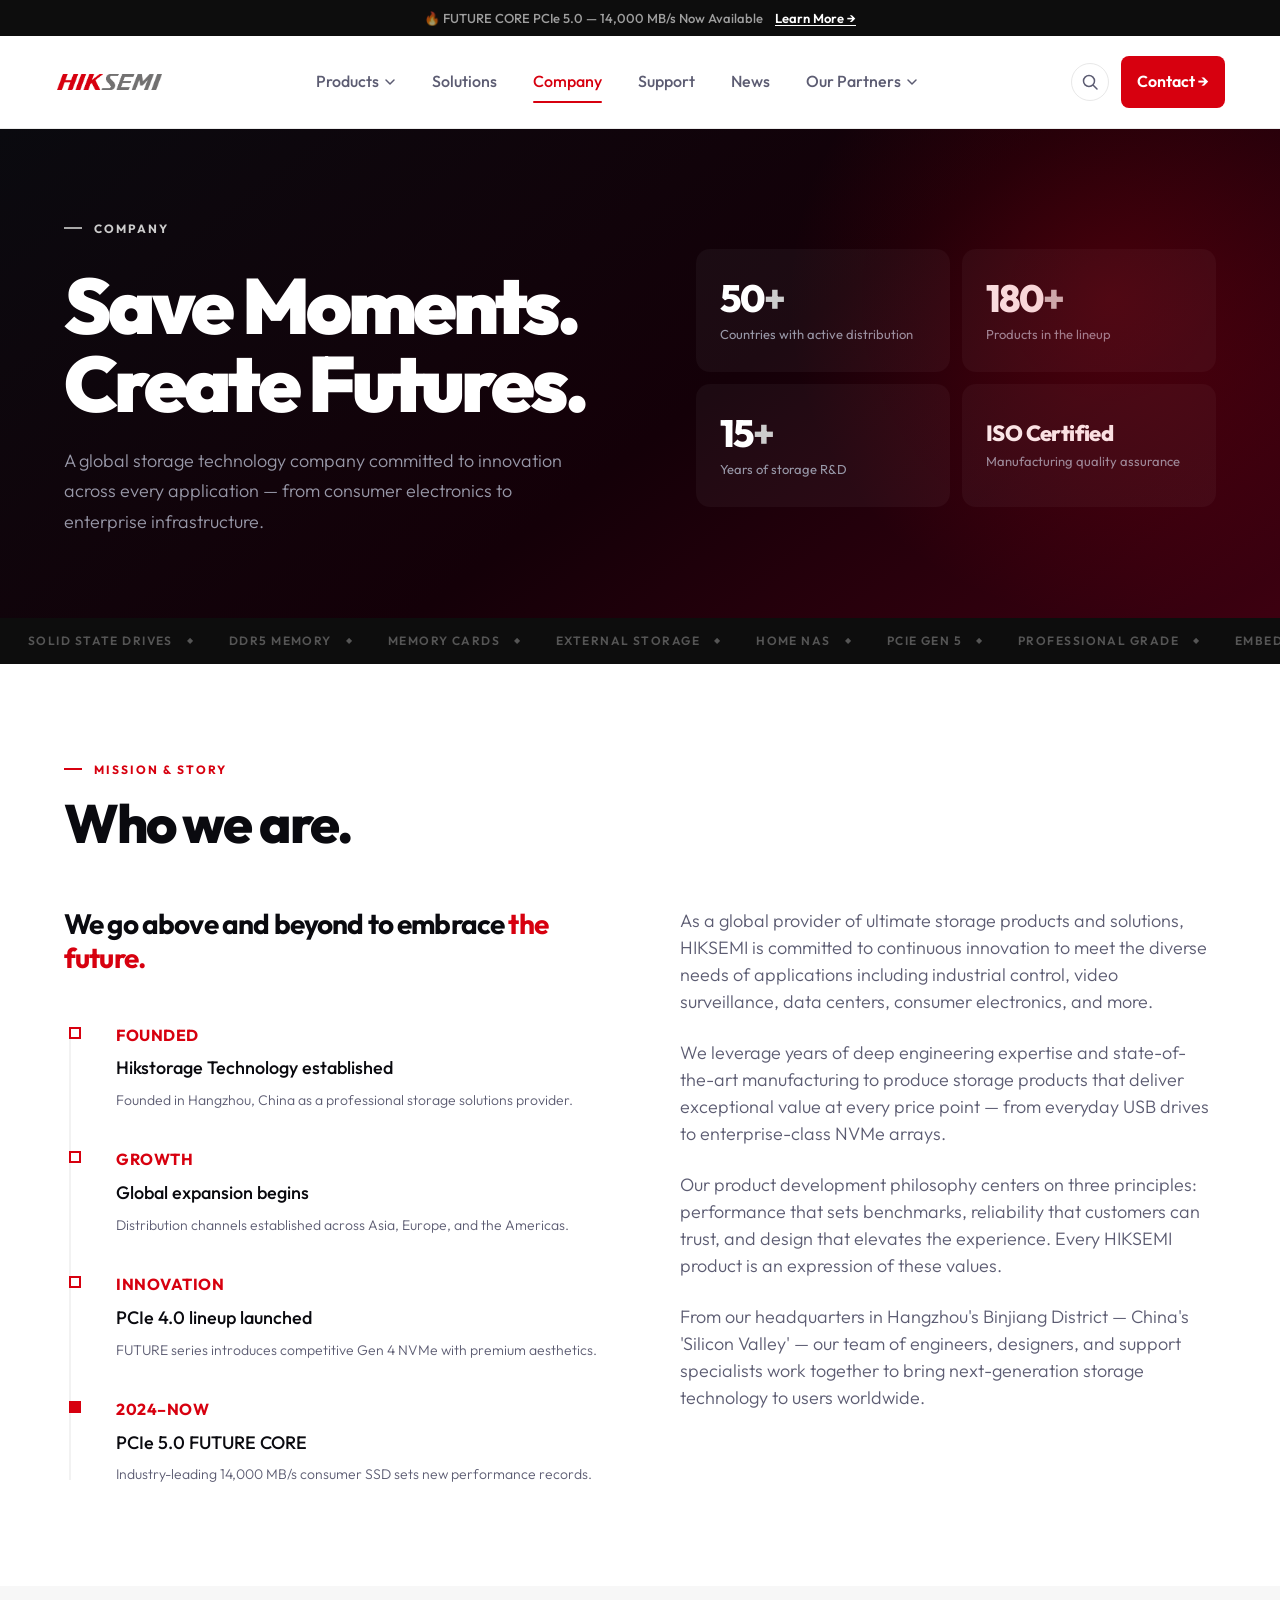
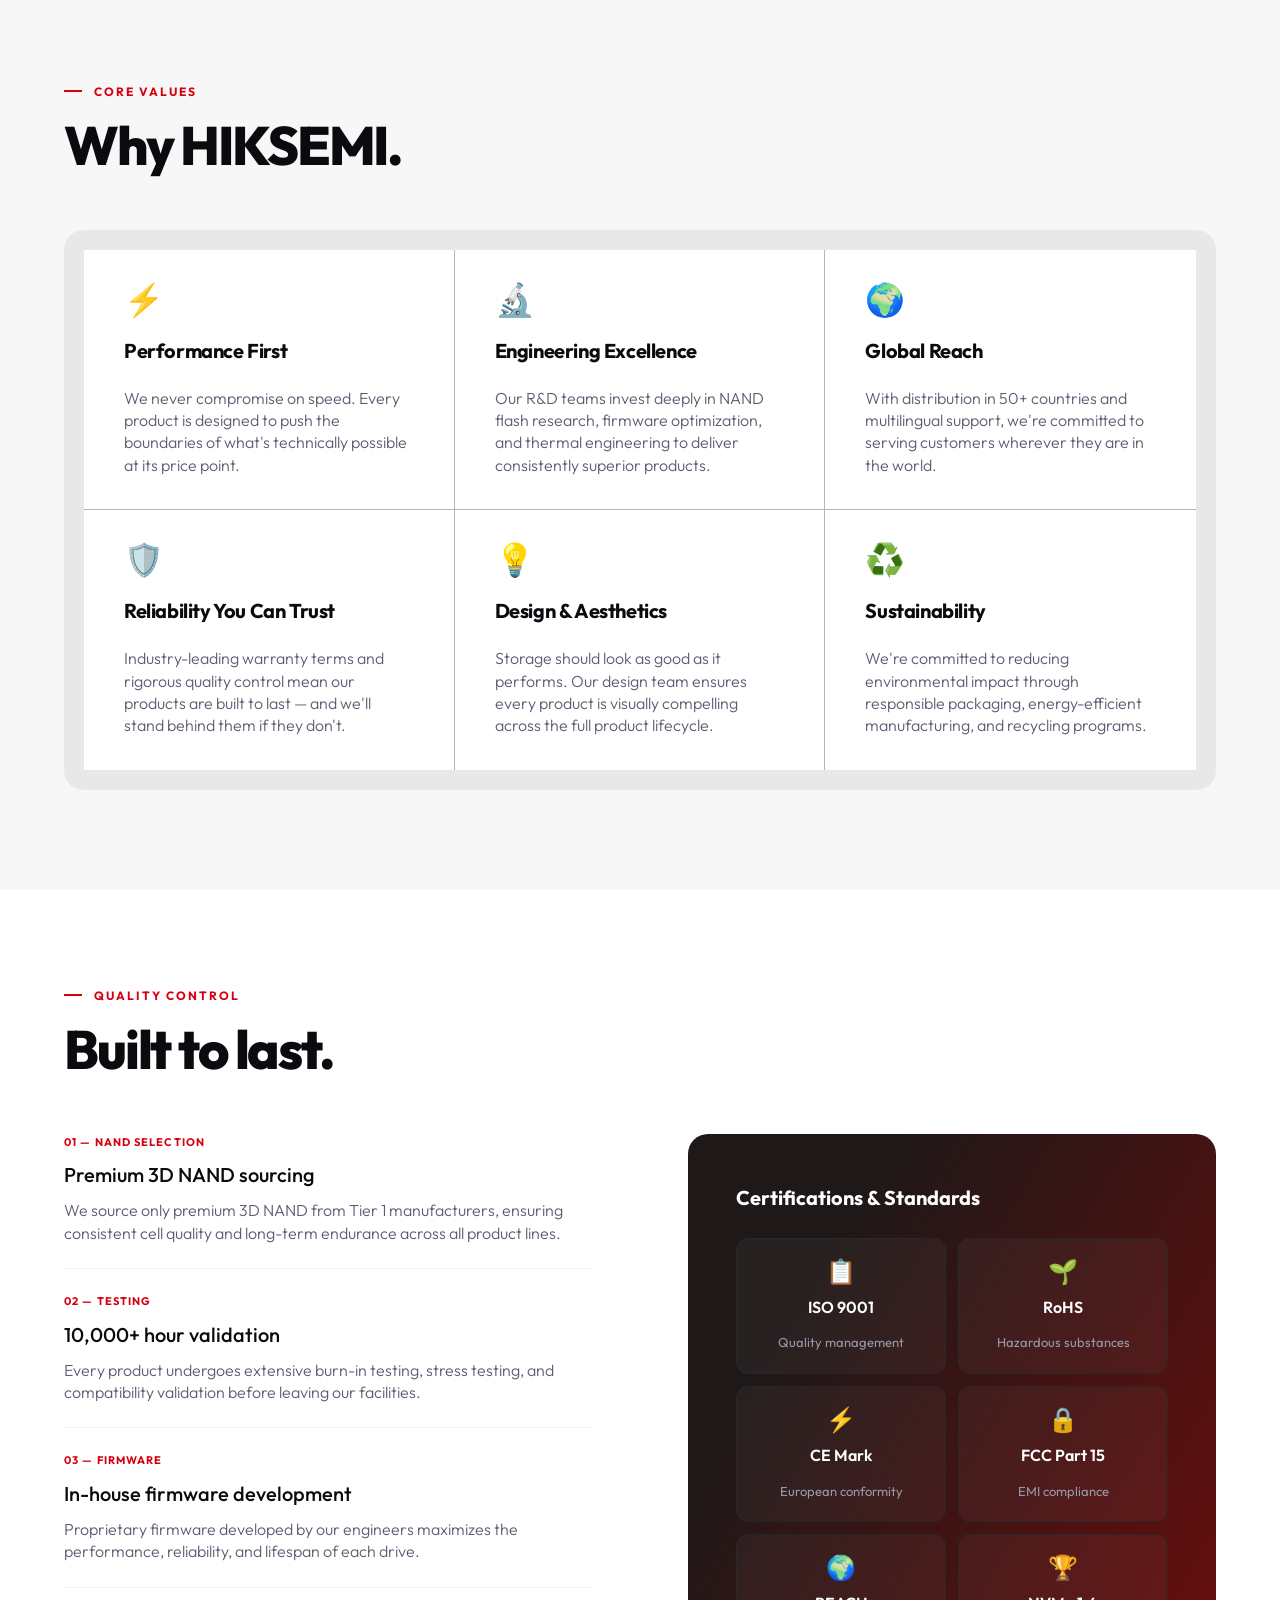
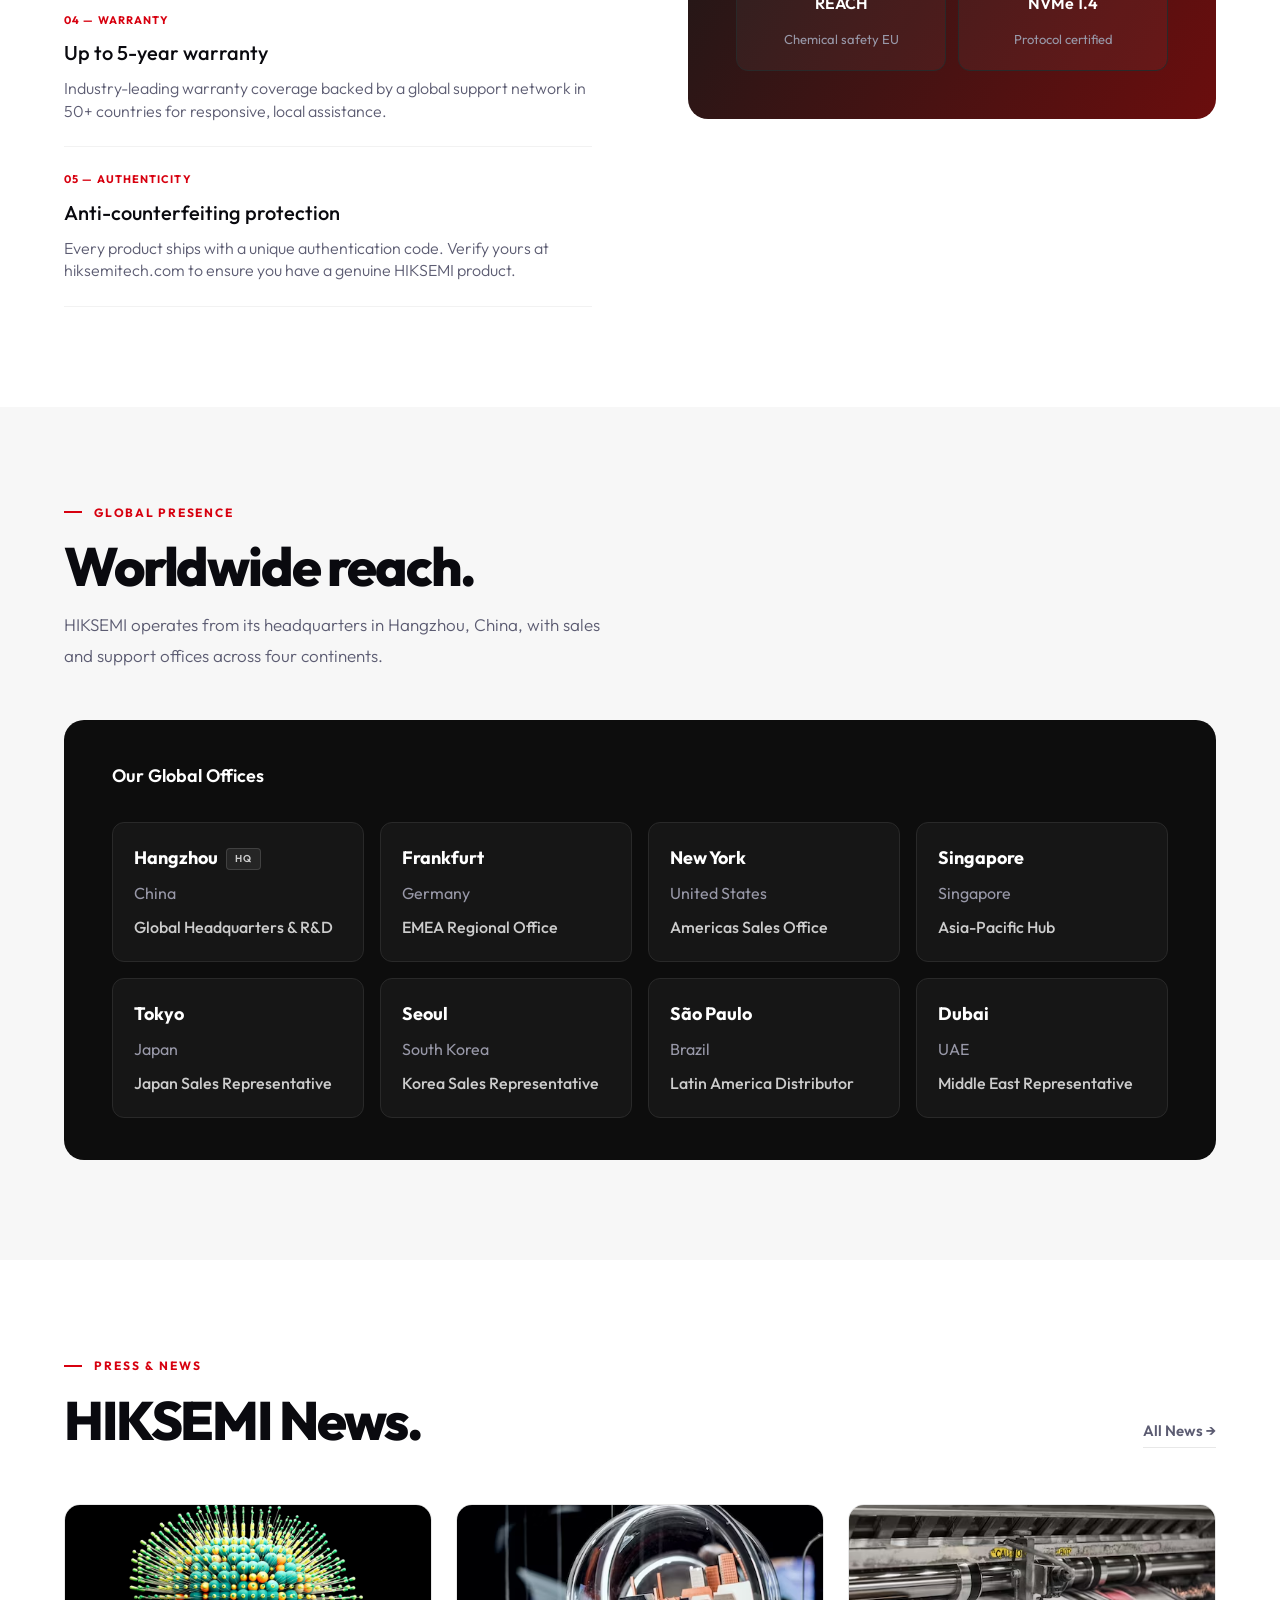
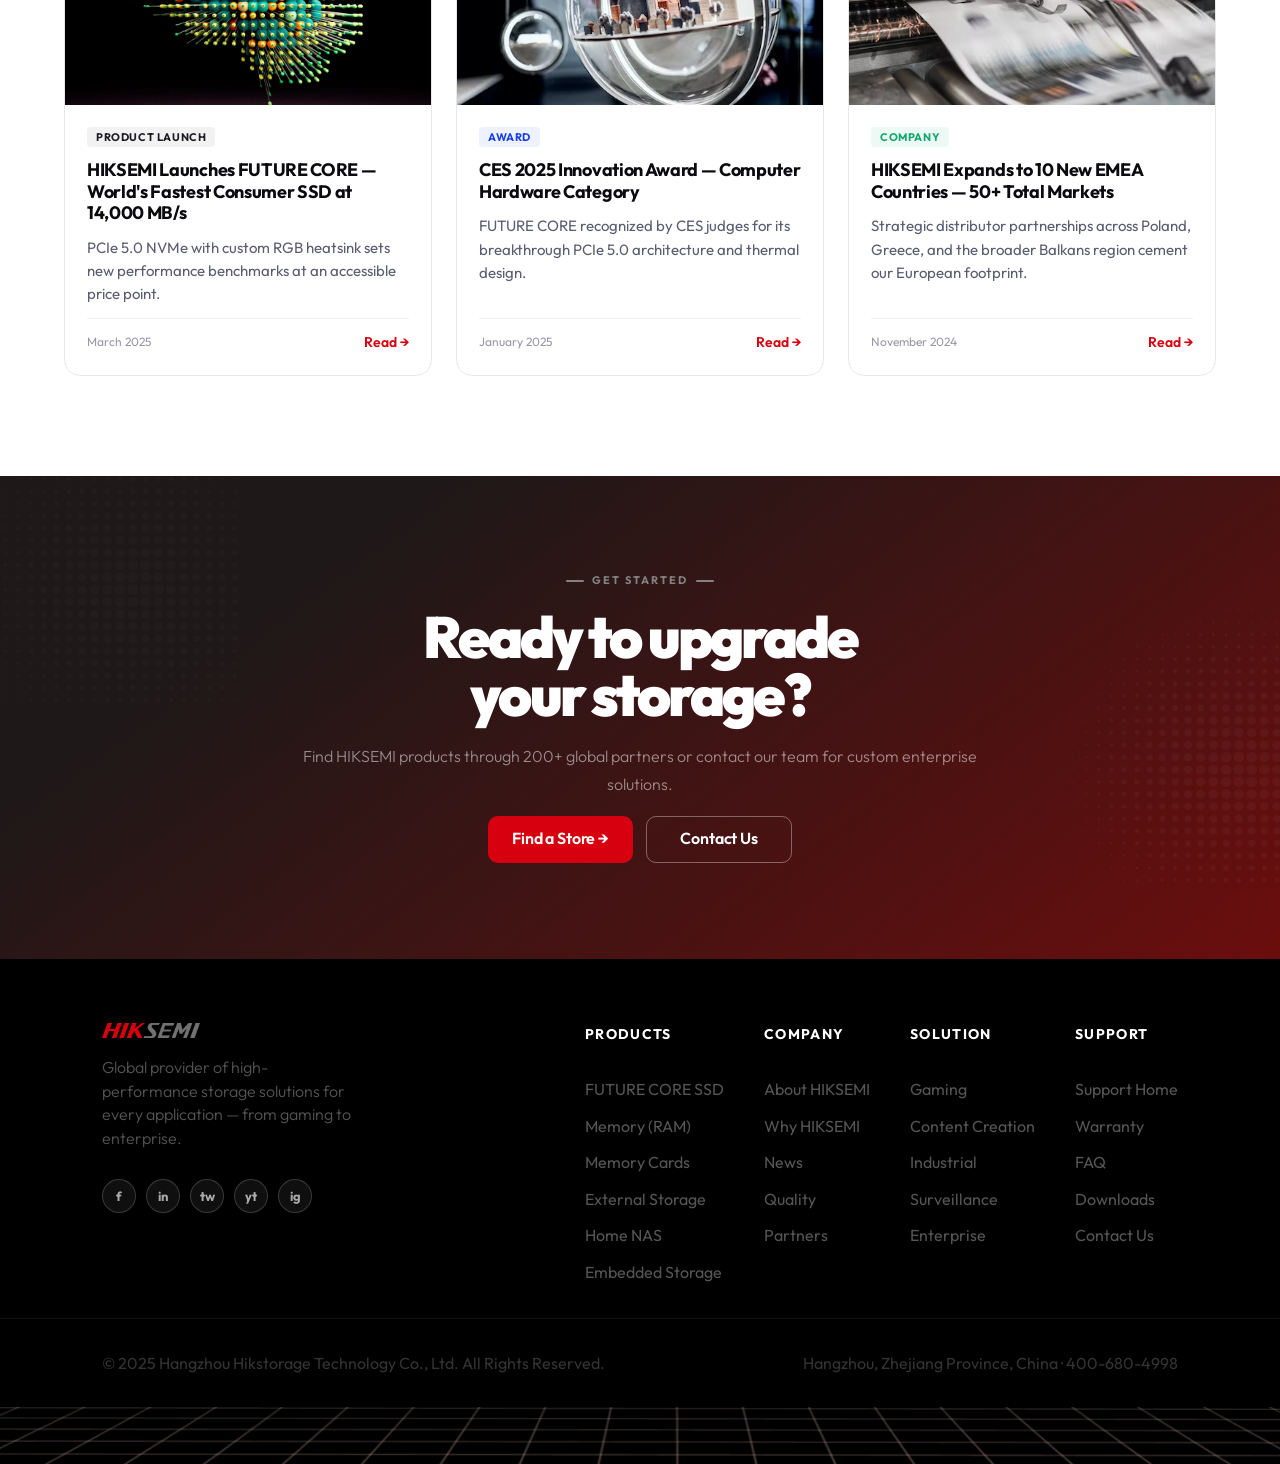
==== commit 42d5c666: "Edited Code" ====
--- a/company.html
+++ b/company.html
@@ -821,9 +821,9 @@
         </div>
       </div>
       <div class="nav-actions">
-        <button class="nav-search-btn" aria-label="Search">
+        <a href="search.html" class="nav-search-btn" aria-label="Search">
           <svg width="18" height="18" viewBox="0 0 18 18" fill="none"><circle cx="8" cy="8" r="5.5" stroke="#5c5c72" stroke-width="1.5"/><path d="M12.5 12.5L16 16" stroke="#5c5c72" stroke-width="1.5" stroke-linecap="round"/></svg>
-        </button>
+        </a>
         <a href="contact.html" class="nav-contact-btn">Contact &#8594;</a>
       </div>
     </div>
@@ -1265,6 +1265,7 @@
     <img src="images/footer-decoration.png" alt="" class="footer-decoration" />
   </footer>
 
+  <script src="js/search.js"></script>
 </body>
 </html>
 
--- a/css/styles.css
+++ b/css/styles.css
@@ -1096,3 +1096,199 @@
   .nav-wrap     { padding: 16px 24px; }
   .footer-cols  { gap: 24px; }
 }
+
+/* =============================================
+   SEARCH OVERLAY
+============================================= */
+.srch-ov {
+  position: fixed;
+  inset: 0;
+  z-index: 9999;
+  display: flex;
+  justify-content: center;
+  padding: 72px 20px 40px;
+  opacity: 0;
+  pointer-events: none;
+  transition: opacity 0.18s ease;
+}
+.srch-ov.open {
+  opacity: 1;
+  pointer-events: all;
+}
+.srch-ov-backdrop {
+  position: fixed;
+  inset: 0;
+  background: rgba(10, 10, 15, 0.82);
+  backdrop-filter: blur(6px);
+  -webkit-backdrop-filter: blur(6px);
+}
+.srch-ov-panel {
+  position: relative;
+  width: 100%;
+  max-width: 680px;
+  max-height: calc(100vh - 130px);
+  background: #fff;
+  border-radius: 18px;
+  box-shadow: 0 32px 96px rgba(0, 0, 0, 0.4);
+  display: flex;
+  flex-direction: column;
+  overflow: hidden;
+  transform: translateY(-18px) scale(0.97);
+  transition: transform 0.18s ease;
+  align-self: flex-start;
+}
+.srch-ov.open .srch-ov-panel {
+  transform: translateY(0) scale(1);
+}
+.srch-ov-top {
+  display: flex;
+  align-items: center;
+  gap: 12px;
+  padding: 0 18px;
+  height: 60px;
+  border-bottom: 1px solid #ebebeb;
+  flex-shrink: 0;
+}
+.srch-ov-icon { color: #b0b0be; display: flex; flex-shrink: 0; }
+.srch-ov-field {
+  flex: 1;
+  border: none;
+  outline: none;
+  font-family: 'Outfit', sans-serif;
+  font-size: 16px;
+  font-weight: 400;
+  color: #0a0a0f;
+  background: transparent;
+  min-width: 0;
+}
+.srch-ov-field::placeholder { color: #c0c0cc; }
+.srch-ov-esc {
+  flex-shrink: 0;
+  background: #f2f2f5;
+  border: 1px solid #e4e4eb;
+  border-radius: 6px;
+  padding: 3px 8px;
+  font-family: 'Outfit', sans-serif;
+  font-size: 11px;
+  font-weight: 600;
+  color: #9898a8;
+  cursor: pointer;
+  transition: background 0.15s;
+}
+.srch-ov-esc:hover { background: #e4e4eb; color: #5c5c72; }
+.srch-ov-body {
+  overflow-y: auto;
+  overscroll-behavior: contain;
+  flex: 1;
+}
+.srch-ov-body::-webkit-scrollbar { width: 4px; }
+.srch-ov-body::-webkit-scrollbar-thumb { background: #e4e4eb; border-radius: 4px; }
+.srch-ov-footer {
+  display: flex;
+  align-items: center;
+  justify-content: space-between;
+  gap: 8px;
+  padding: 9px 18px;
+  border-top: 1px solid #ebebeb;
+  flex-shrink: 0;
+}
+.srch-ov-hint {
+  font-size: 11px;
+  color: #c0c0cc;
+  display: flex;
+  align-items: center;
+  gap: 6px;
+  flex-wrap: wrap;
+}
+.srch-ov-hint kbd {
+  display: inline-flex;
+  align-items: center;
+  justify-content: center;
+  min-width: 20px;
+  height: 16px;
+  padding: 0 4px;
+  background: #f2f2f5;
+  border: 1px solid #e4e4eb;
+  border-radius: 4px;
+  font-size: 10px;
+  font-family: inherit;
+  color: #9898a8;
+}
+.srch-ov-count { font-size: 11px; color: #c0c0cc; white-space: nowrap; }
+.srch-ov-section { padding: 14px 18px 6px; }
+.srch-ov-section-label {
+  font-size: 10px;
+  font-weight: 700;
+  letter-spacing: 1.5px;
+  text-transform: uppercase;
+  color: #b0b0be;
+  margin-bottom: 10px;
+}
+.srch-ov-tags {
+  display: flex;
+  gap: 6px;
+  flex-wrap: wrap;
+  padding: 0 18px 14px;
+  border-bottom: 1px solid #f2f2f5;
+}
+.srch-ov-tag {
+  display: inline-flex;
+  align-items: center;
+  height: 26px;
+  padding: 0 10px;
+  border: 1px solid #e4e4eb;
+  border-radius: 99px;
+  font-size: 12px;
+  font-weight: 500;
+  color: #5c5c72;
+  cursor: pointer;
+  background: none;
+  font-family: 'Outfit', sans-serif;
+  transition: border-color 0.15s, color 0.15s, background 0.15s;
+  white-space: nowrap;
+}
+.srch-ov-tag:hover { border-color: #d7000f; color: #d7000f; background: rgba(215,0,15,0.04); }
+.srch-ov-row {
+  display: flex;
+  align-items: center;
+  gap: 12px;
+  padding: 10px 18px;
+  text-decoration: none;
+  transition: background 0.1s;
+}
+.srch-ov-row:hover,
+.srch-ov-row.focused { background: #f7f7f9; }
+.srch-ov-row-icon {
+  width: 36px; height: 36px;
+  border-radius: 8px;
+  background: #f2f2f5;
+  display: flex;
+  align-items: center;
+  justify-content: center;
+  font-size: 16px;
+  flex-shrink: 0;
+}
+.srch-ov-row-body { flex: 1; display: flex; flex-direction: column; gap: 1px; min-width: 0; }
+.srch-ov-row-title {
+  font-size: 14px; font-weight: 600; color: #0a0a0f;
+  white-space: nowrap; overflow: hidden; text-overflow: ellipsis;
+}
+.srch-ov-row-sub {
+  font-size: 12px; color: #9898a8;
+  white-space: nowrap; overflow: hidden; text-overflow: ellipsis;
+}
+.srch-ov-row-badge {
+  font-size: 10px; font-weight: 700; letter-spacing: 0.8px;
+  text-transform: uppercase; color: #b0b0be; flex-shrink: 0;
+}
+.srch-ov-row-badge.product { color: #d7000f; }
+.srch-ov-empty {
+  padding: 52px 18px;
+  text-align: center;
+}
+.srch-ov-empty-icon { font-size: 36px; margin-bottom: 12px; opacity: 0.6; }
+.srch-ov-empty-title { font-size: 15px; font-weight: 700; color: #0a0a0f; margin-bottom: 6px; }
+.srch-ov-empty-sub { font-size: 13px; color: #9898a8; }
+.srch-ov-divider { height: 1px; background: #f2f2f5; margin: 4px 0; }
+
+body.srch-open { overflow: hidden; }
